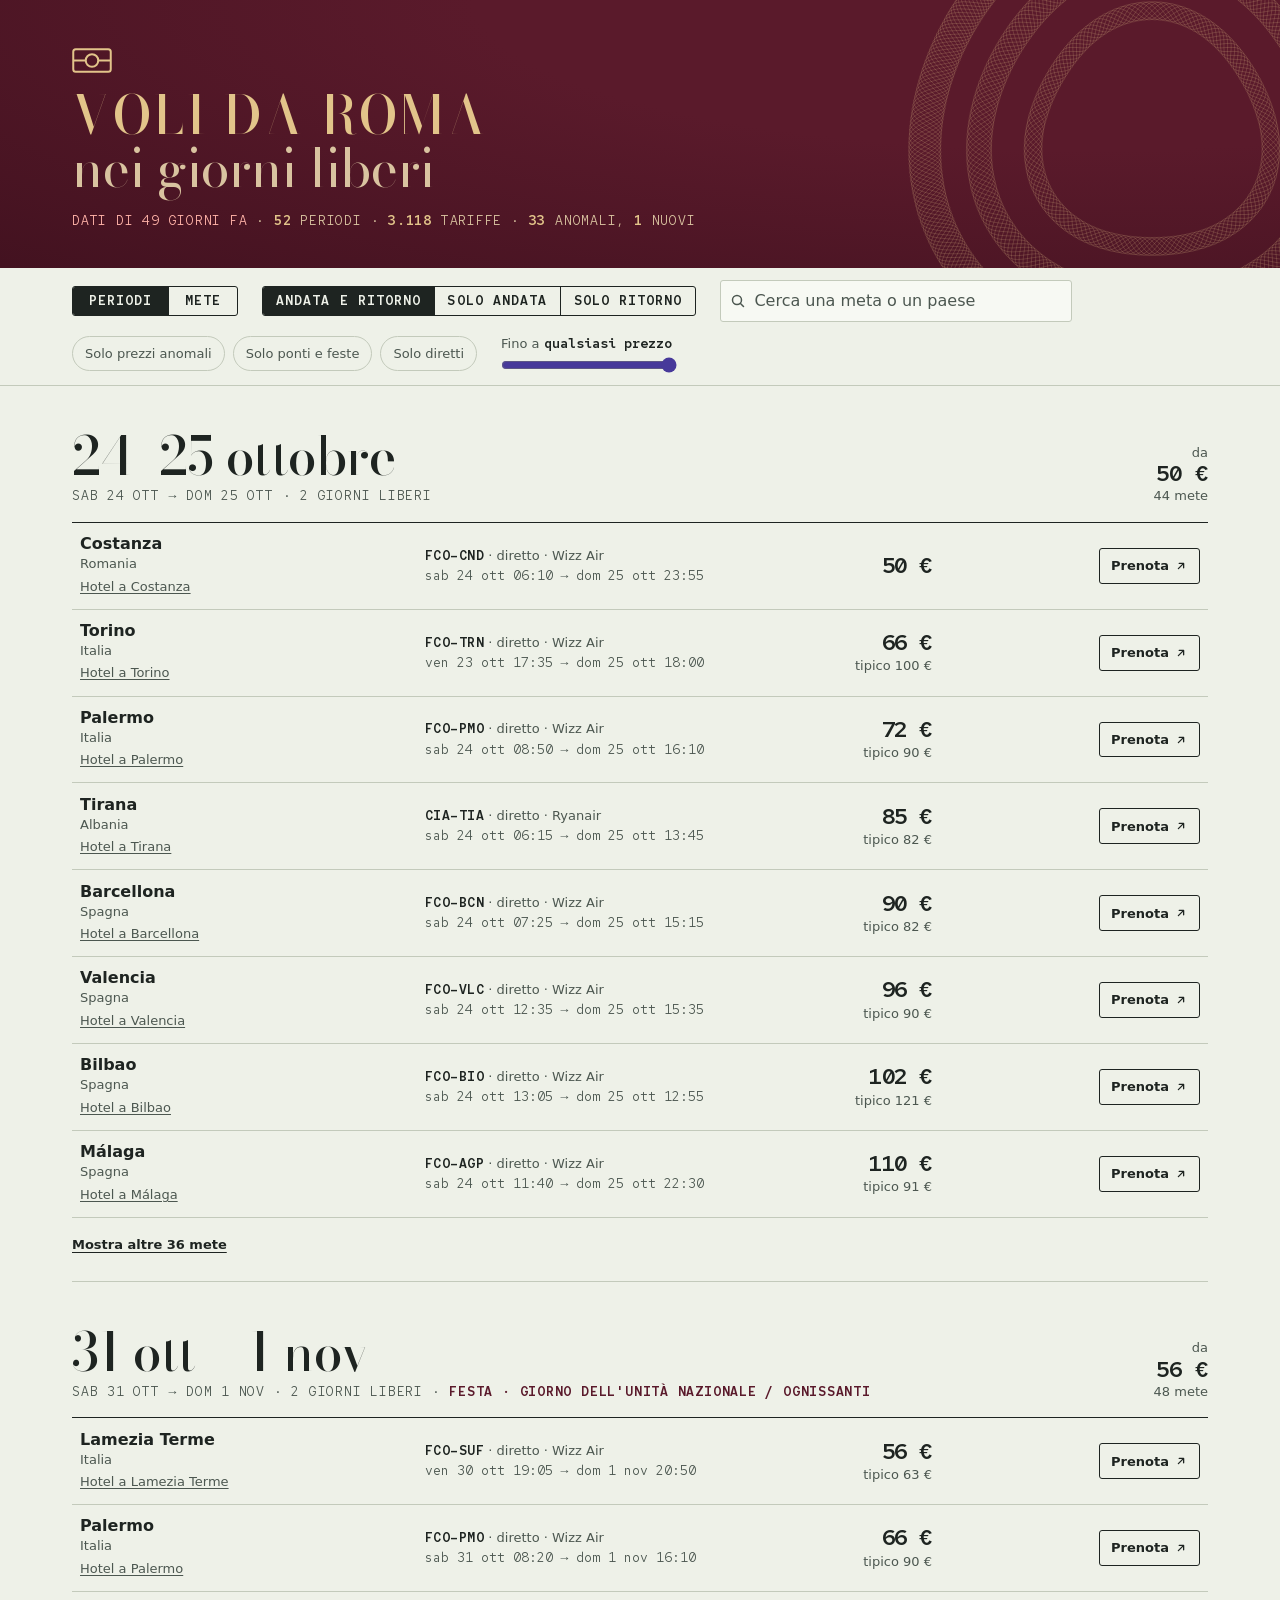
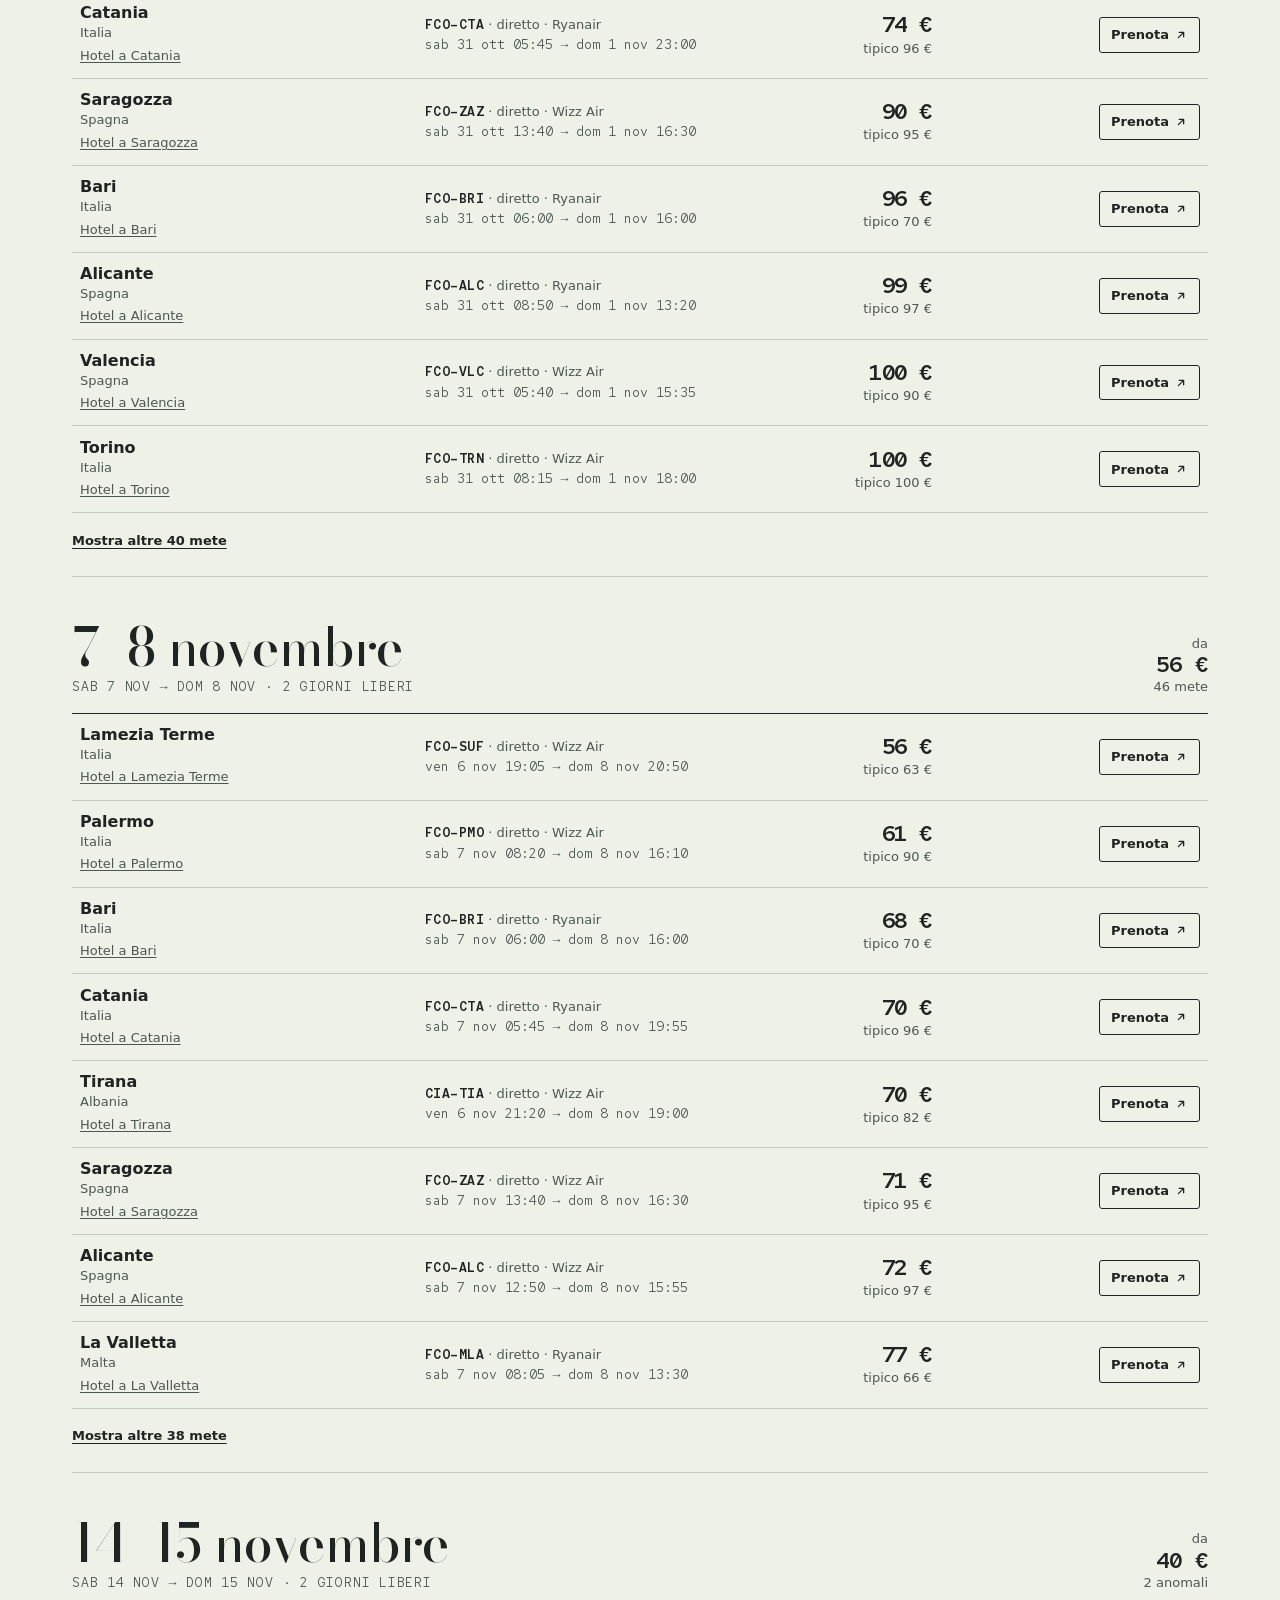
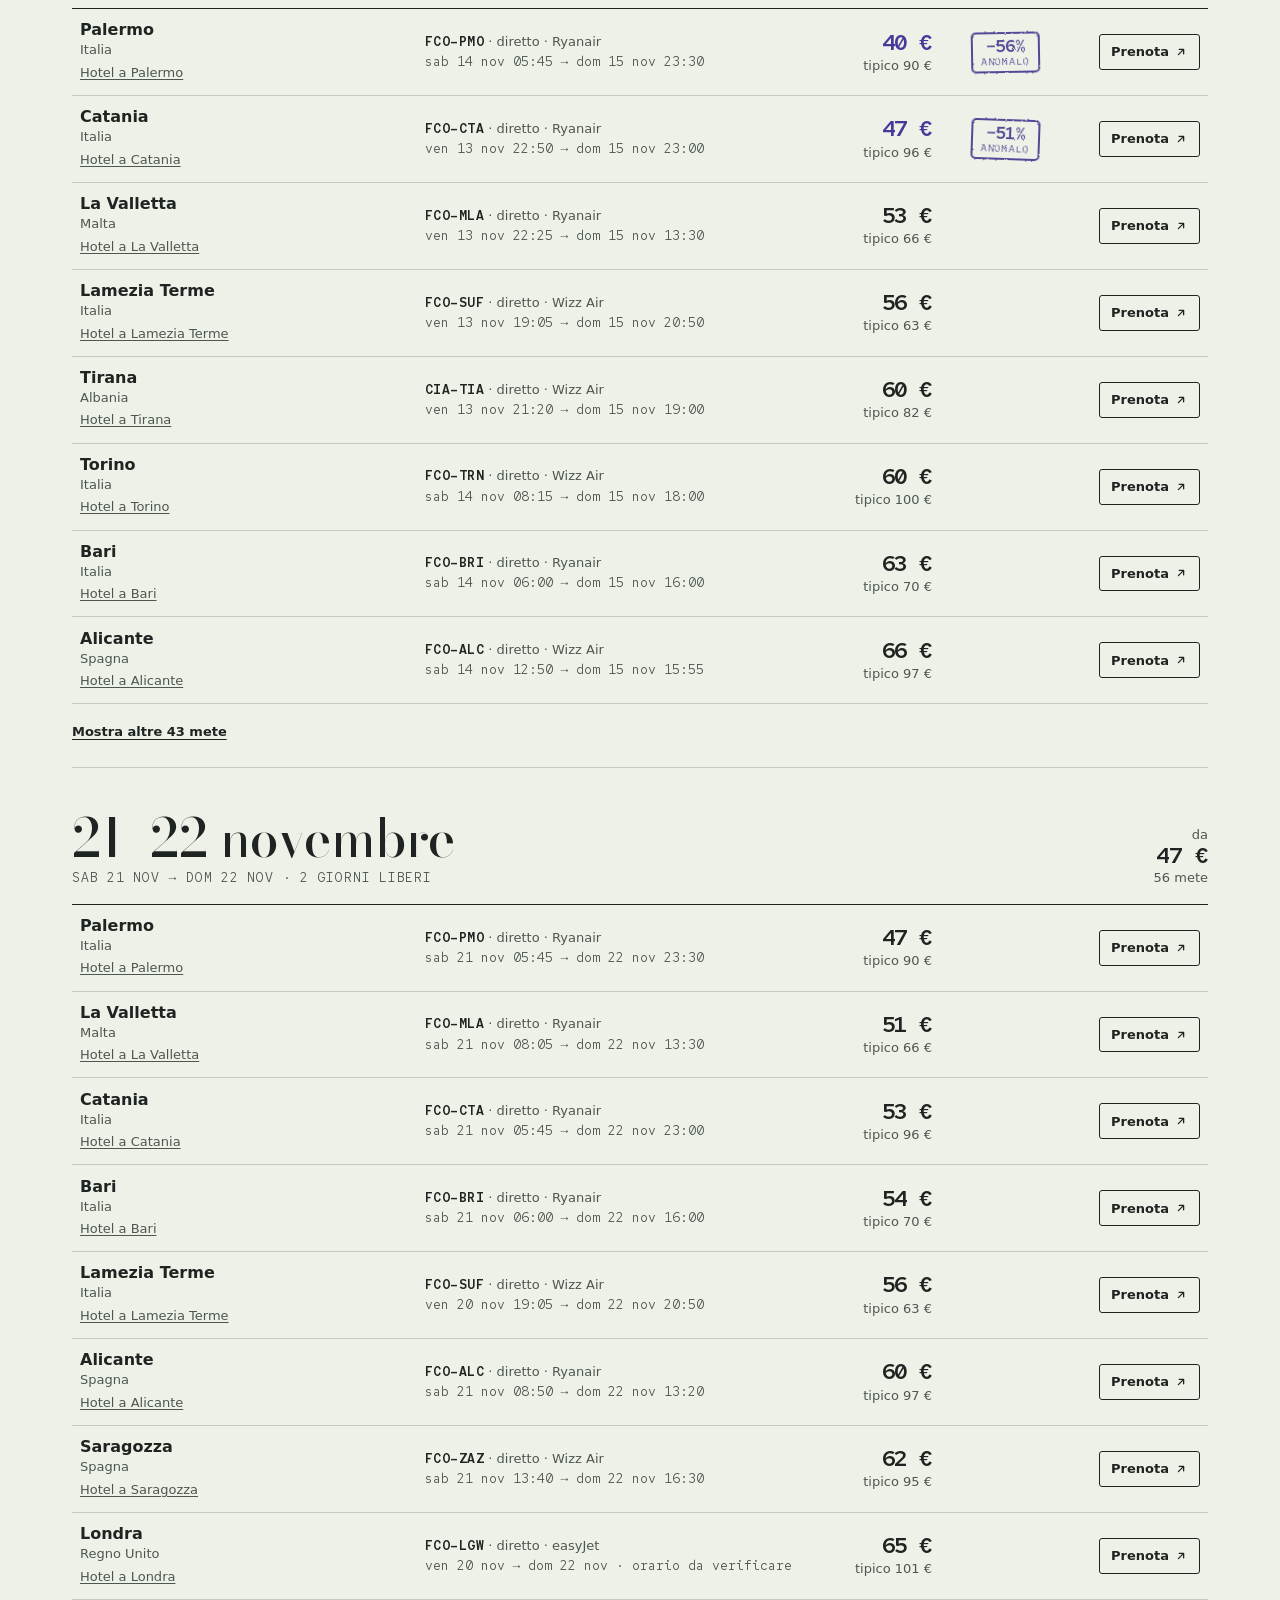
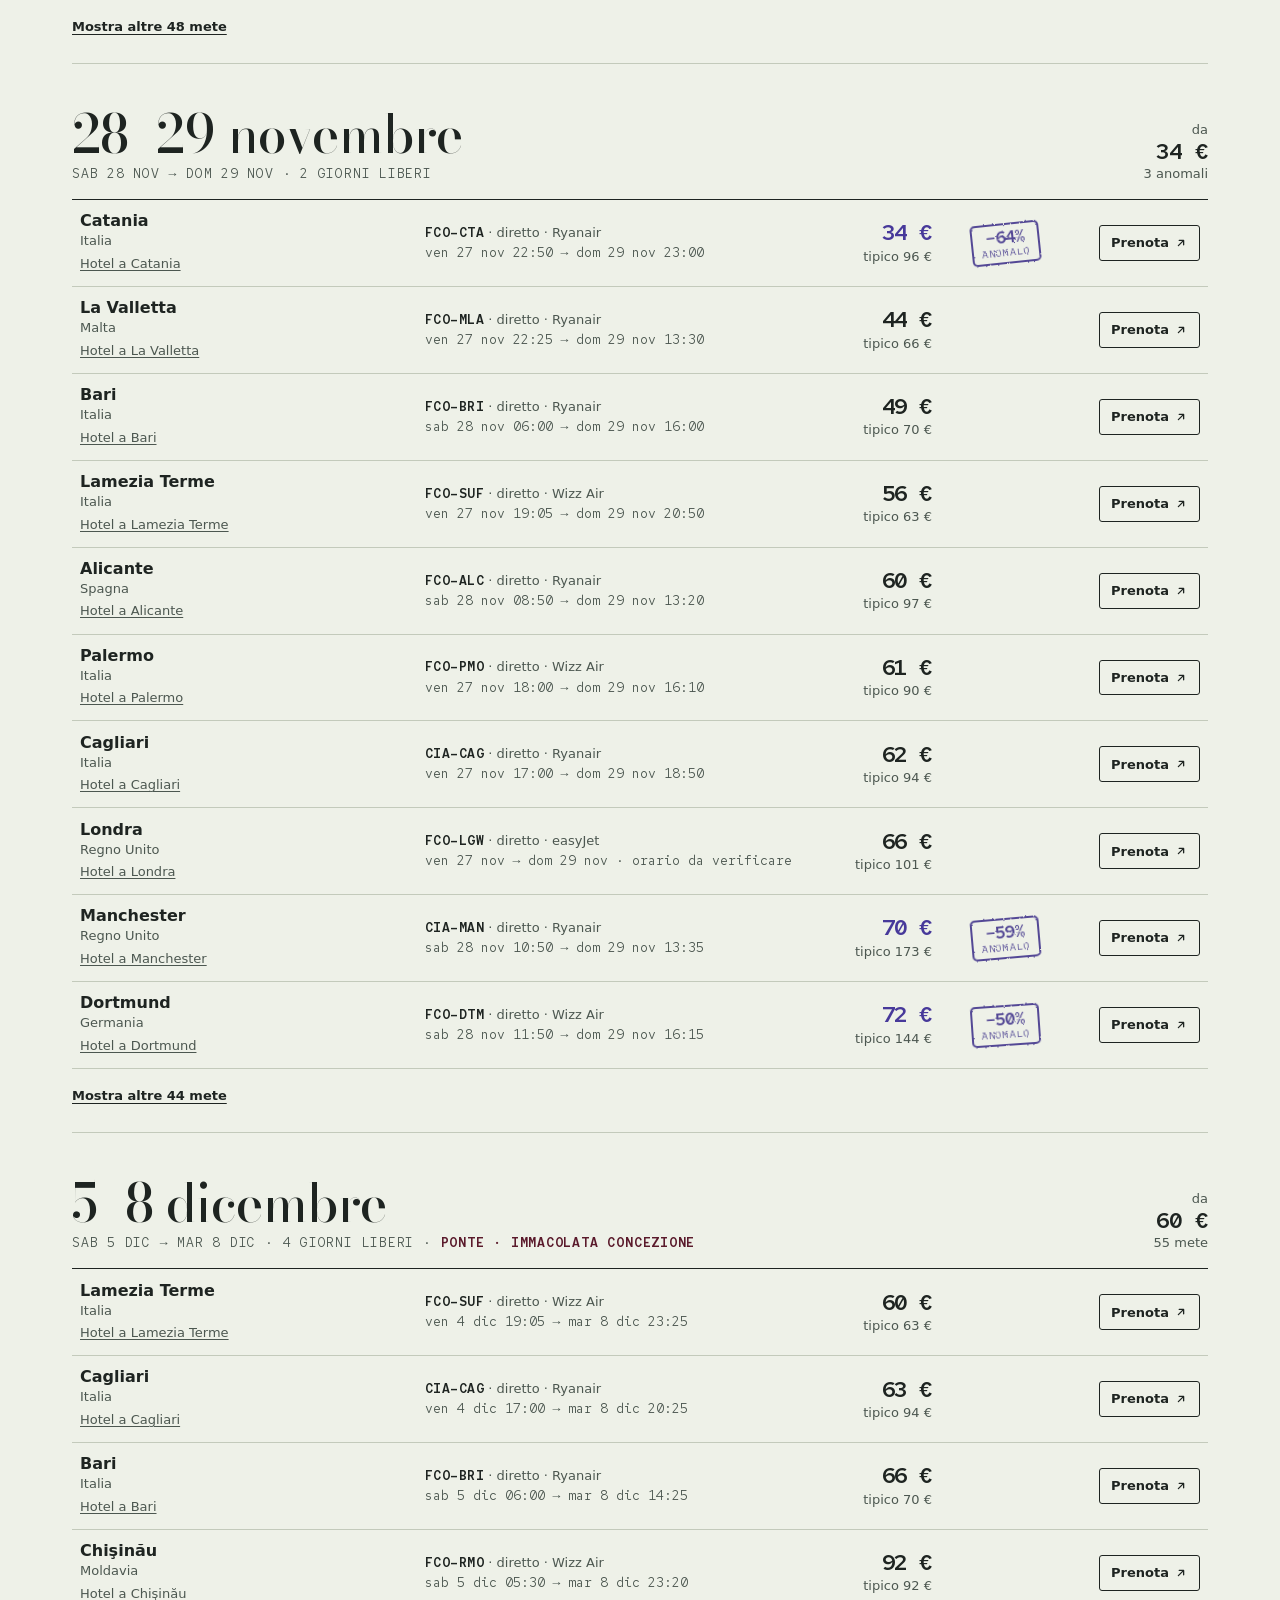
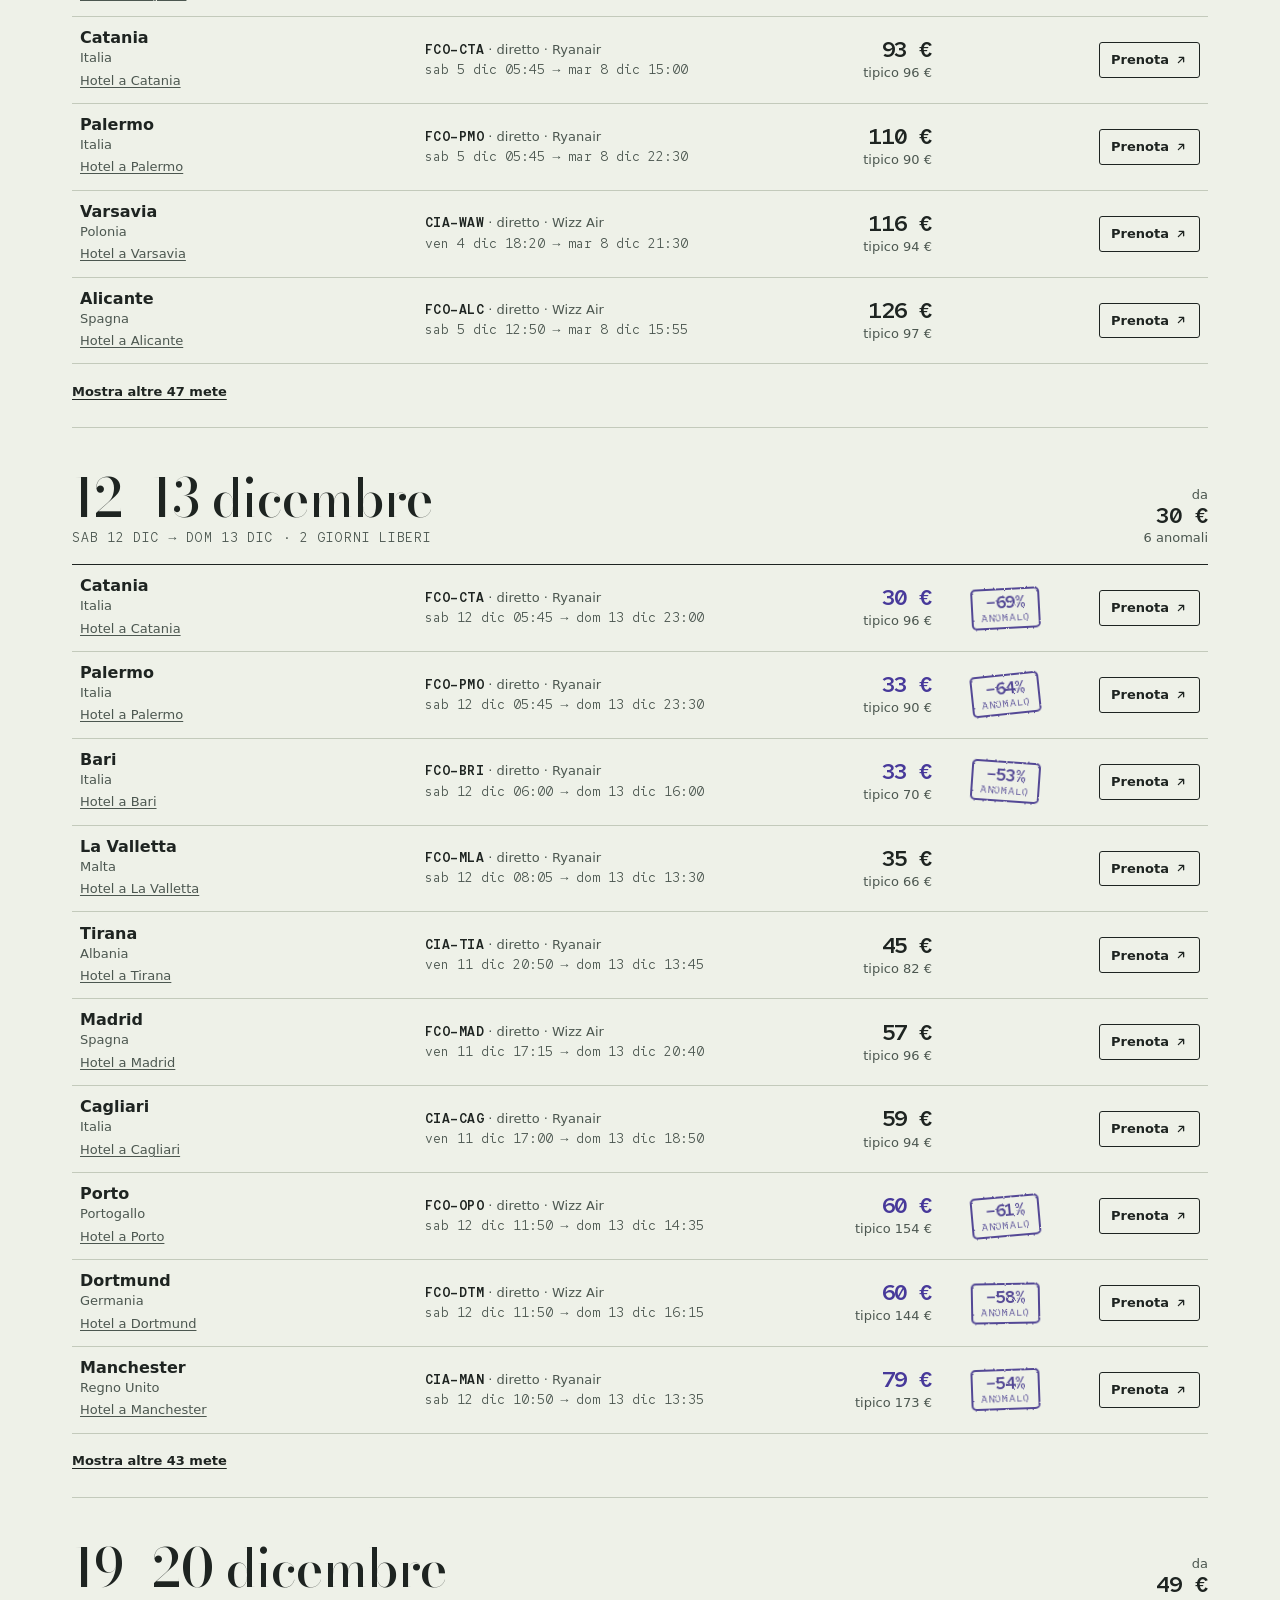
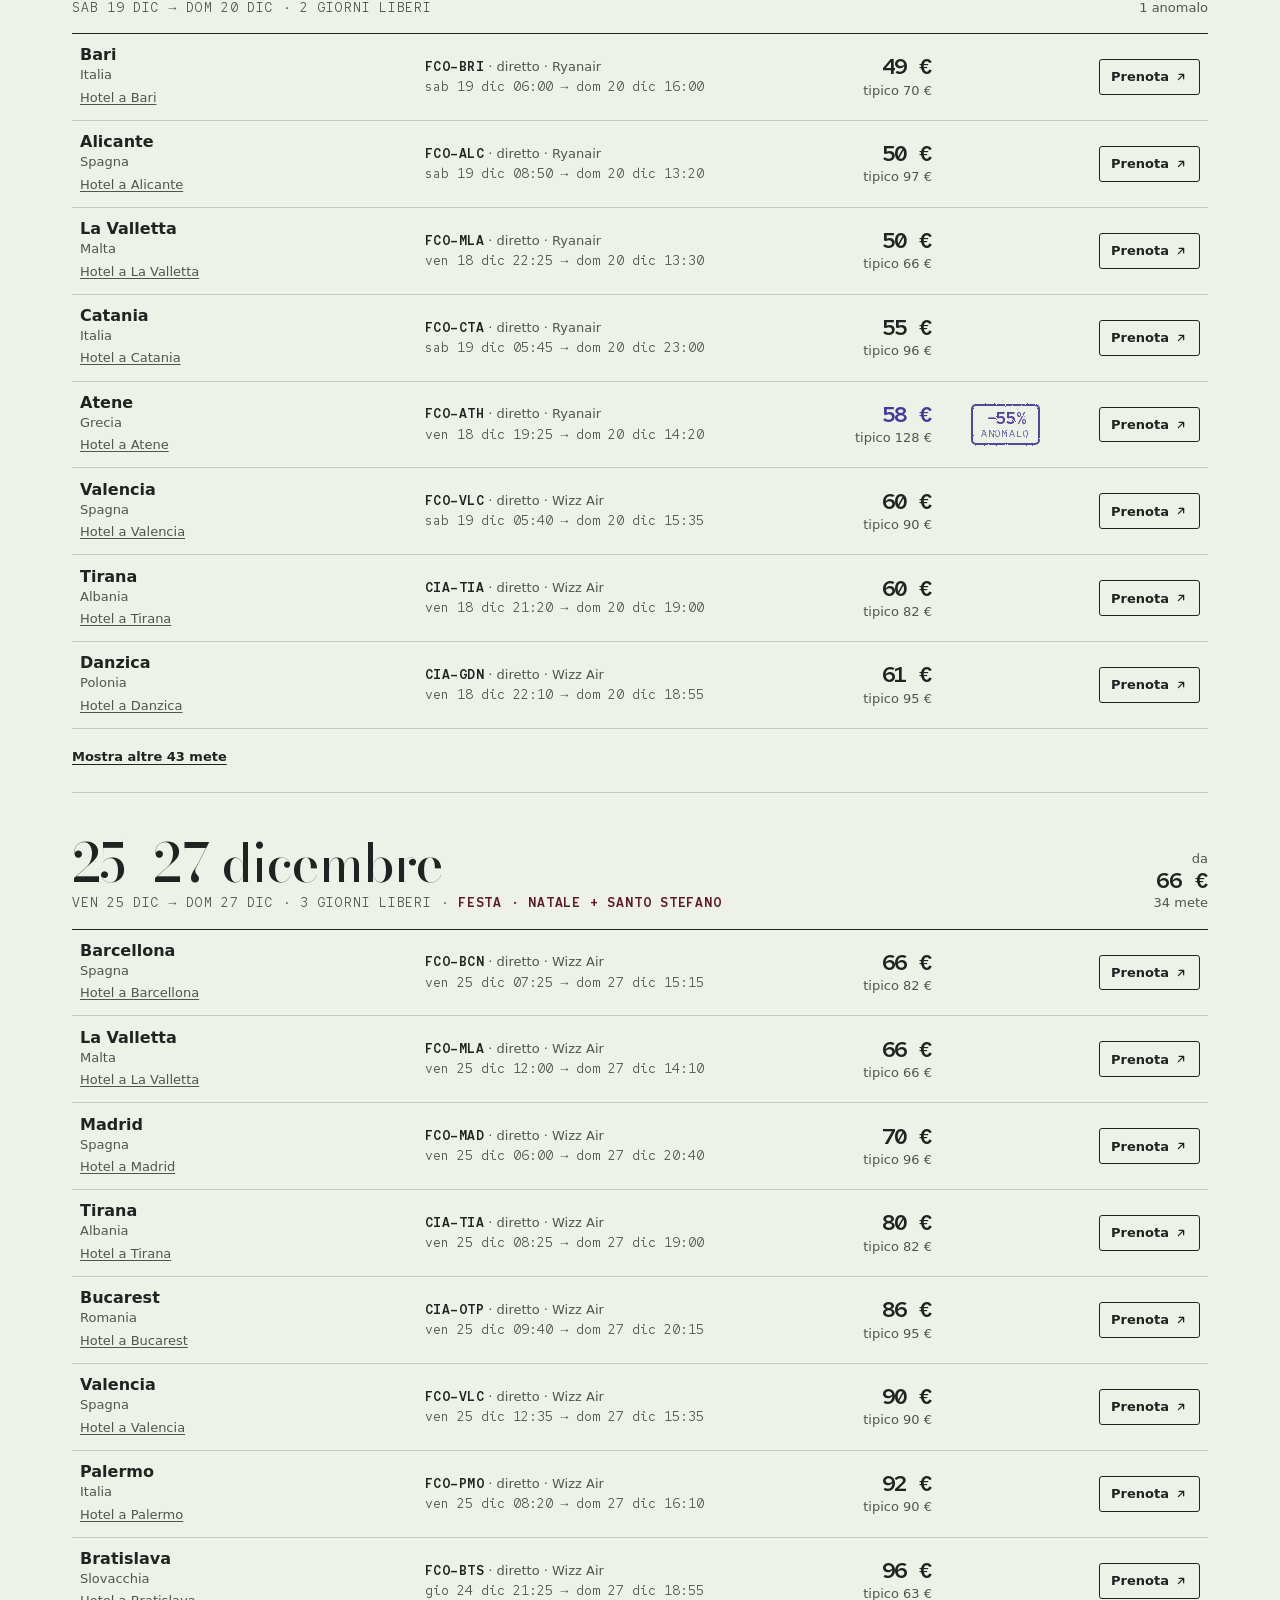
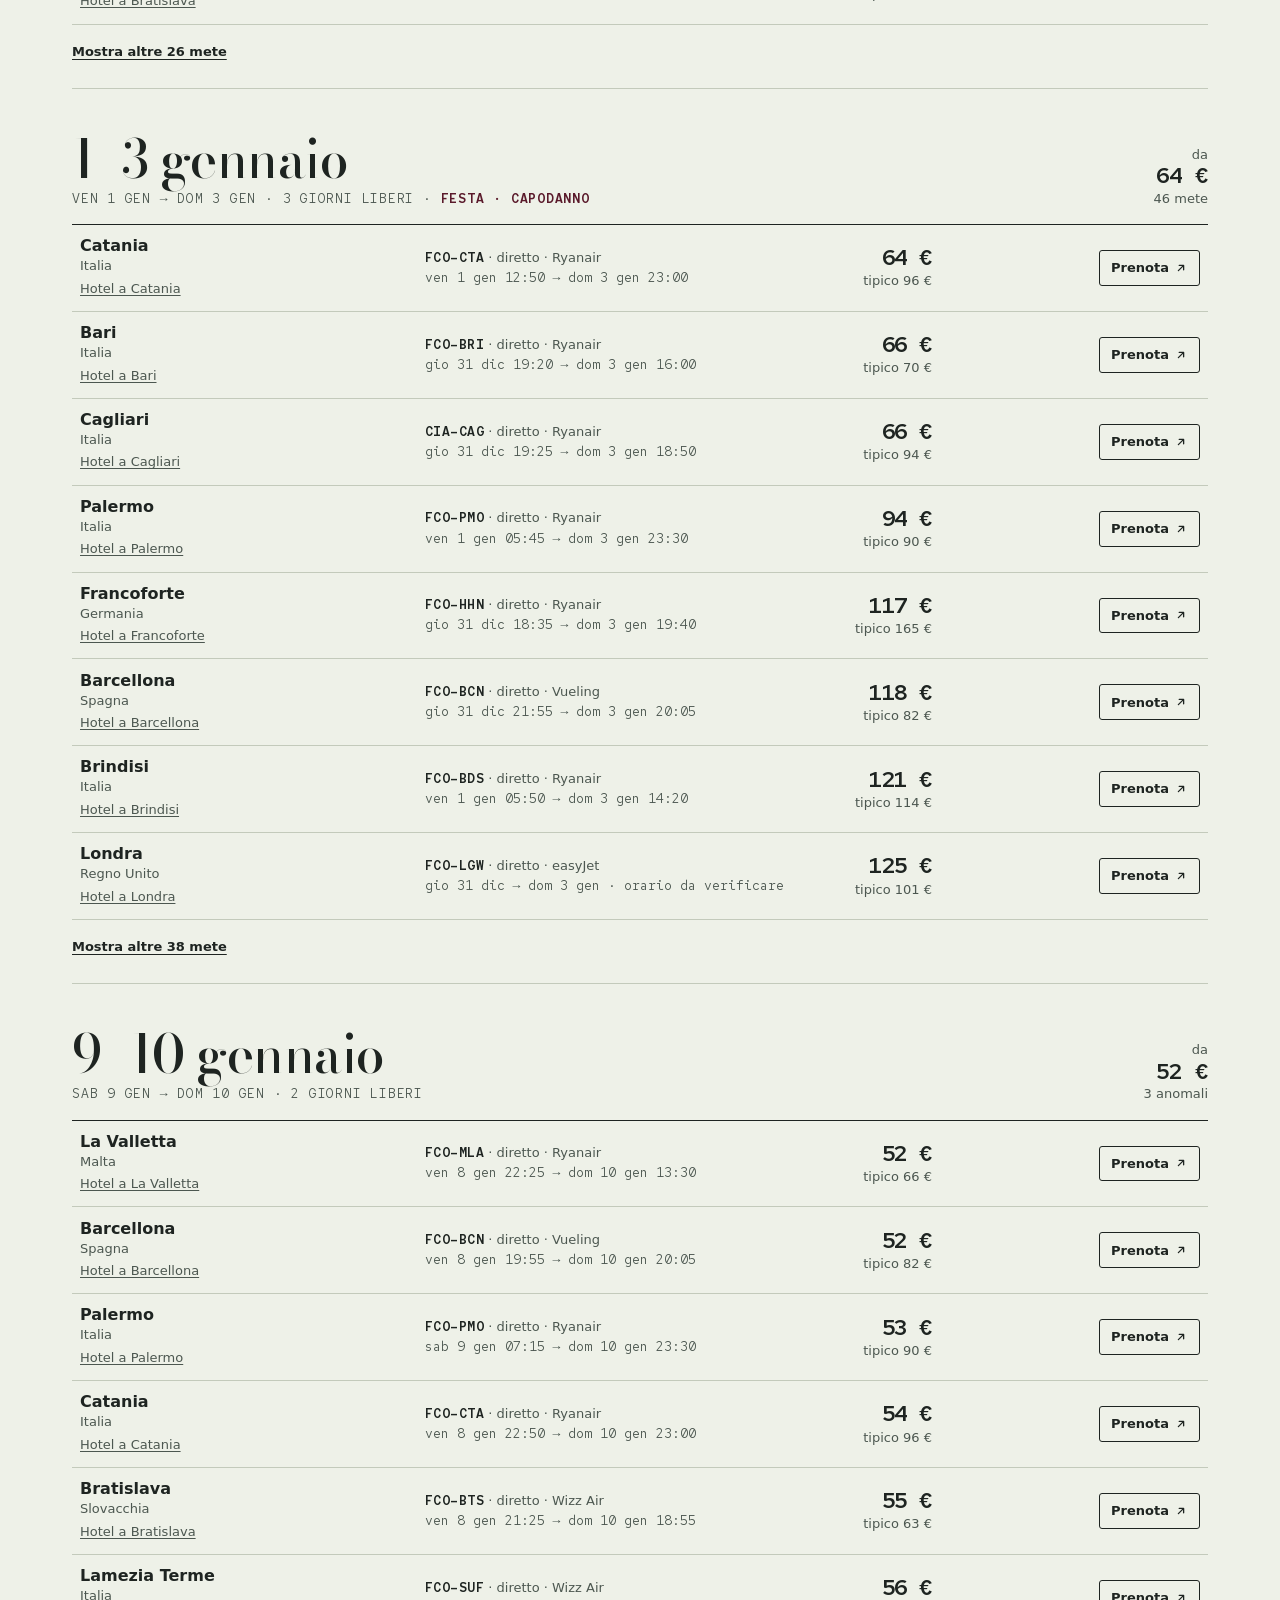
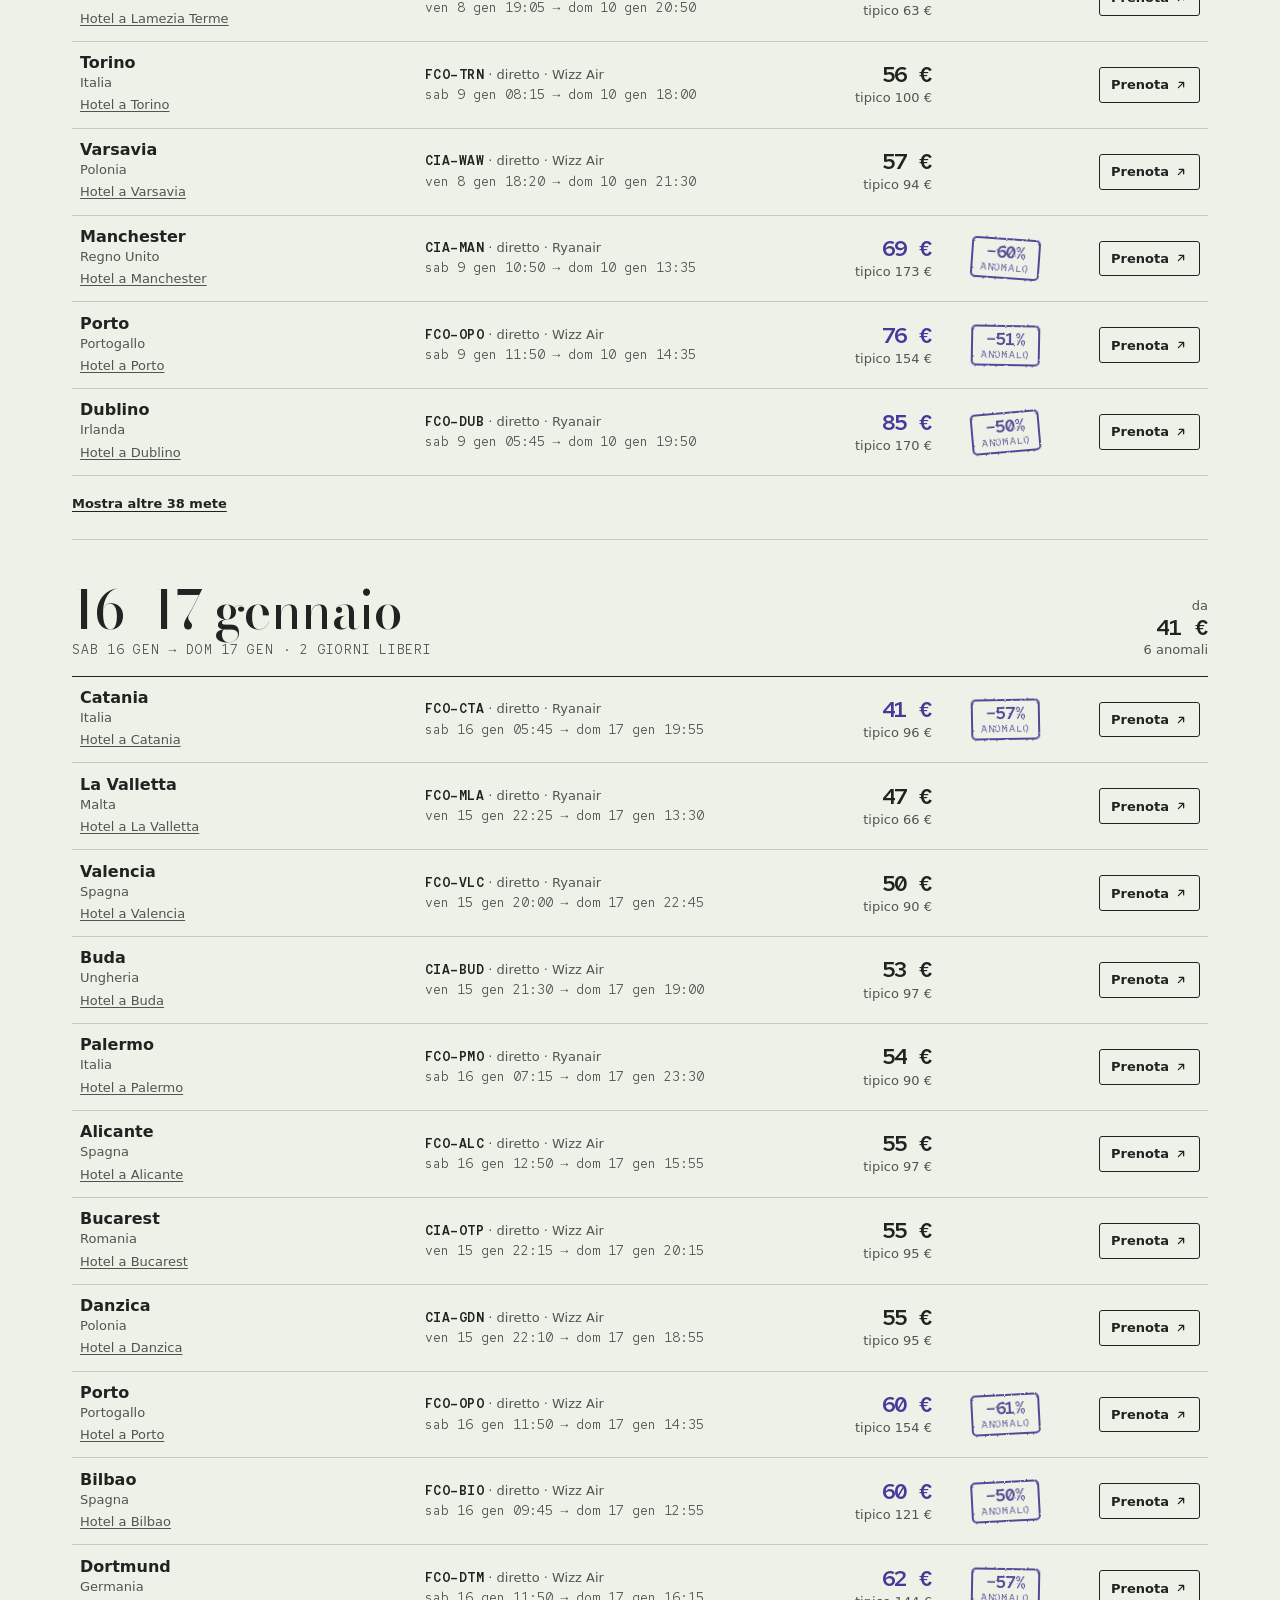
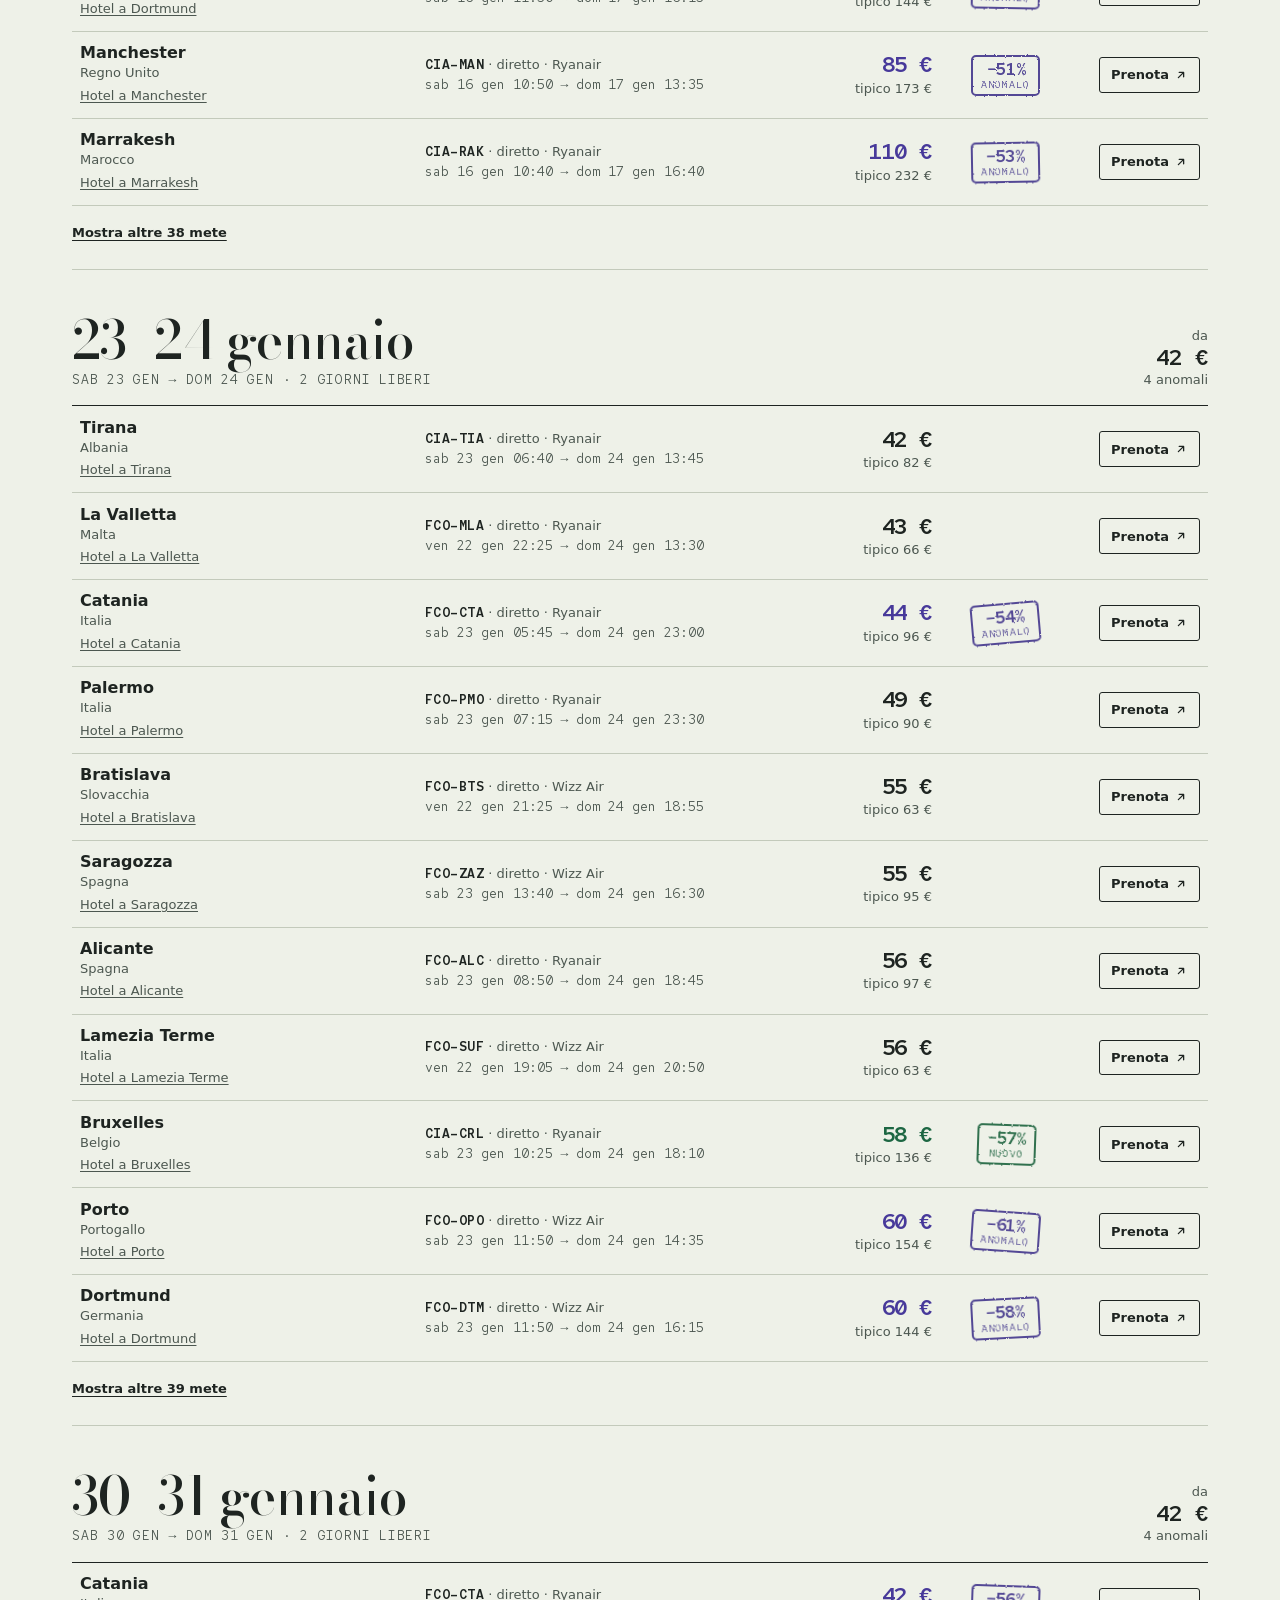
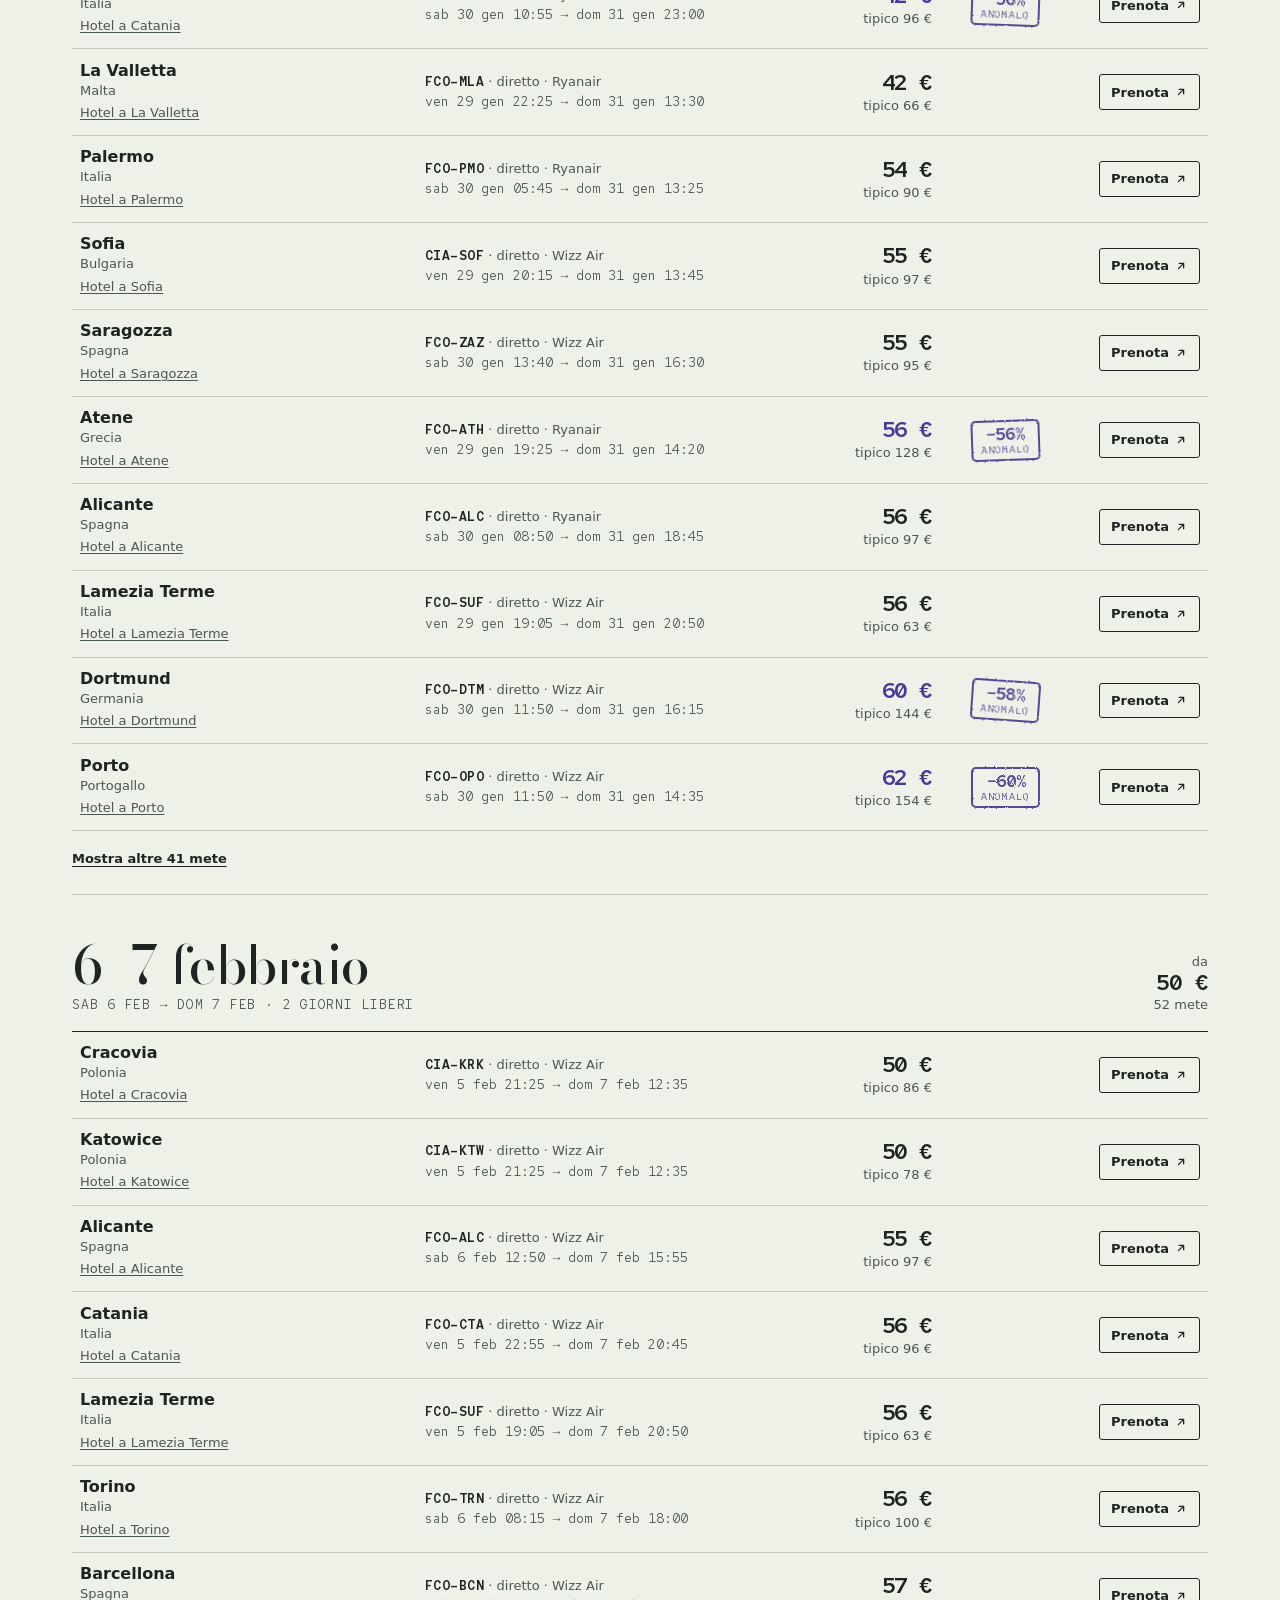
==== index.html @ f73fb80d "Pagina 2026-10-17 16:00 UTC" ====
<!doctype html>
<html lang="it">
<head>
  <meta charset="utf-8">
  <meta name="viewport" content="width=device-width, initial-scale=1, viewport-fit=cover">
  <title>Voli da Roma · weekend e ponti</title>
  <meta name="description" content="Voli da Roma, andata e ritorno o solo andata, per tutti i weekend e i ponti dei prossimi 12 mesi, con i prezzi anomali in evidenza.">
  <meta name="theme-color" content="#5A1A2B">
  <meta name="robots" content="noindex">
  <meta name="google-adsense-account" content="ca-pub-7576464672691797">
  <link rel="icon" href="favicon.svg" type="image/svg+xml">
  <link rel="preload" href="fonts/bodoni-moda-latin.woff2" as="font" type="font/woff2" crossorigin>
  <link rel="preload" href="fonts/red-hat-mono-latin.woff2" as="font" type="font/woff2" crossorigin>
  <link rel="stylesheet" href="style.css">
  <script type="module" src="app.js"></script>
  <script nowprocket data-noptimize="1" data-cfasync="false" data-wpfc-render="false" seraph-accel-crit="1" data-no-defer="1" data-cmp-ab="2">
    (function () {
        var script = document.createElement("script");
        script.async = 1;
        script.setAttribute("data-cmp-ab","2");
        script.src = 'https://emrld.ltd/NTg0NDgw.js?t=584480';
        document.head.appendChild(script);
    })();
  </script>
  <script async src="https://pagead2.googlesyndication.com/pagead/js/adsbygoogle.js?client=ca-pub-7576464672691797"
     crossorigin="anonymous"></script>
</head>
<body>
  <svg class="defs" aria-hidden="true" focusable="false">
    <filter id="ink" x="-10%" y="-10%" width="120%" height="120%">
      <feTurbulence type="fractalNoise" baseFrequency=".9" numOctaves="2" seed="7" result="n"/>
      <feDisplacementMap in="SourceGraphic" in2="n" scale="2.2"/>
    </filter>
    <symbol id="i-arrow" viewBox="0 0 16 16"><path d="M5 11 11 5M6 5h5v5" fill="none" stroke="currentColor" stroke-width="1.5" stroke-linecap="round" stroke-linejoin="round"/></symbol>
    <symbol id="i-search" viewBox="0 0 16 16"><g fill="none" stroke="currentColor" stroke-width="1.5" stroke-linecap="round"><circle cx="7" cy="7" r="4.5"/><path d="m10.5 10.5 3 3"/></g></symbol>
    <symbol id="i-chip" viewBox="0 0 32 20"><g fill="none" stroke="currentColor" stroke-width="1.6"><rect x="1" y="1" width="30" height="18" rx="2"/><circle cx="16" cy="10" r="5"/><path d="M1 10h10M21 10h10"/></g></symbol>
  </svg>

  <header class="cover">
    <svg class="guilloche" id="guilloche" viewBox="0 0 600 600" aria-hidden="true"></svg>
    <div class="cover-inner">
      <svg class="chip" aria-hidden="true"><use href="#i-chip"/></svg>
      <h1 class="cover-title">Voli da Roma<span> nei giorni liberi</span></h1>
      <p class="cover-meta" id="meta">Carico le tariffe…</p>
    </div>
  </header>

  <form class="controls" id="controls" aria-label="Filtri" onsubmit="return false">
    <div class="tabs" role="tablist" aria-label="Vista">
      <button type="button" role="tab" id="tab-periodi" aria-controls="main" aria-selected="true" data-view="periodi">Periodi</button>
      <button type="button" role="tab" id="tab-mete" aria-controls="main" aria-selected="false" data-view="mete">Mete</button>
    </div>
    <div class="segmented" role="radiogroup" aria-label="Tipo di viaggio">
      <label><input type="radio" name="trip" value="ar" checked><span>Andata e ritorno</span></label>
      <label><input type="radio" name="trip" value="andata"><span>Solo andata</span></label>
      <label><input type="radio" name="trip" value="ritorno"><span>Solo ritorno</span></label>
    </div>
    <label class="search">
      <svg aria-hidden="true"><use href="#i-search"/></svg>
      <span class="sr">Cerca una meta</span>
      <input type="search" id="q" placeholder="Cerca una meta o un paese" autocomplete="off" spellcheck="false" enterkeyhint="search">
    </label>
    <div class="toggles">
      <label class="toggle"><input type="checkbox" id="onlyDeals"><span>Solo prezzi anomali</span></label>
      <label class="toggle"><input type="checkbox" id="onlyLong"><span>Solo ponti e feste</span></label>
      <label class="toggle"><input type="checkbox" id="onlyDirect"><span>Solo diretti</span></label>
    </div>
    <label class="budget">
      <span>Fino a <output id="budgetOut" for="budget">qualsiasi prezzo</output></span>
      <input type="range" id="budget" min="20" max="1000" step="10" value="1000">
    </label>
  </form>

  <main id="main" tabindex="-1" aria-live="polite" aria-busy="true"></main>

  <section class="promos" id="promos" aria-labelledby="promos-title">
    <h2 class="promos-title" id="promos-title">Codici sconto</h2>
    <ul class="promo-list">
      <li class="promo" data-until="2026-10-31">
        <div class="place">
          <span class="place-name">intui.travel</span>
          <span class="place-country">Transfer, qualsiasi data e destinazione</span>
        </div>
        <span class="promo-when mono">13 ago – 31 ott 2026</span>
        <b class="promo-off mono">−5%</b>
        <div class="promo-actions">
          <button type="button" class="book" data-copy="https://intui.tpm.li/y1fF4WJI" aria-label="Copia link sconto intui.travel">Copia link</button>
          <a class="book" href="https://intui.tpm.li/y1fF4WJI" target="_blank" rel="noopener sponsored" aria-label="Apri sconto intui.travel">Apri<svg aria-hidden="true"><use href="#i-arrow"/></svg></a>
        </div>
      </li>
      <li class="promo" data-until="2026-11-30">
        <div class="place">
          <span class="place-name">AirHelp</span>
          <span class="place-country">AirHelp+ Smart e Pro · non valido negli Stati Uniti</span>
        </div>
        <span class="promo-when mono">25 giu – 30 nov 2026</span>
        <b class="promo-off mono">−11%</b>
        <div class="promo-actions">
          <button type="button" class="book" data-copy="https://airhelp.tpm.li/xZZ144Lx" aria-label="Copia link sconto AirHelp">Copia link</button>
          <a class="book" href="https://airhelp.tpm.li/xZZ144Lx" target="_blank" rel="noopener sponsored" aria-label="Apri sconto AirHelp">Apri<svg aria-hidden="true"><use href="#i-arrow"/></svg></a>
        </div>
      </li>
    </ul>
    <div class="promo-widget" id="promoWidget"></div>
  </section>

  <footer class="colophon" id="colophon"></footer>

  <div class="tip" id="tip" role="tooltip" hidden></div>
</body>
</html>
---- style.css ----
@font-face {
  font-family: "Bodoni Moda";
  font-style: normal;
  font-weight: 400 900;
  font-display: swap;
  src: url(fonts/bodoni-moda-latin.woff2) format("woff2");
  unicode-range: U+0000-00FF, U+0131, U+0152-0153, U+02BB-02BC, U+02C6, U+02DA, U+02DC, U+0304, U+0308, U+0329, U+2000-206F, U+20AC, U+2122, U+2191, U+2193, U+2212, U+2215, U+FEFF, U+FFFD;
}
@font-face {
  font-family: "Bodoni Moda";
  font-style: normal;
  font-weight: 400 900;
  font-display: swap;
  src: url(fonts/bodoni-moda-latin-ext.woff2) format("woff2");
  unicode-range: U+0100-02BA, U+02BD-02C5, U+02C7-02CC, U+02CE-02D7, U+02DD-02FF, U+1D00-1DBF, U+1E00-1E9F, U+1EF2-1EFF, U+2020, U+20A0-20AB, U+20AD-20C4, U+2113, U+2C60-2C7F, U+A720-A7FF;
}
@font-face {
  font-family: "Red Hat Mono";
  font-style: normal;
  font-weight: 400 600;
  font-display: swap;
  src: url(fonts/red-hat-mono-latin.woff2) format("woff2");
}

:root {
  --cover: #5a1a2b;
  --cover-deep: #431220;
  --foil: #e2c48a;
  --foil-soft: #d9c3a0;
  --paper: #eef1e8;
  --paper-2: #e3e8da;
  --ink: #1e2421;
  --ink-2: #4c5750;
  --rule: #c3cabb;
  --violet: #47399a;
  --green: #1d6743;
  --red: #a3222e;

  --serif: "Bodoni Moda", "Didot", "Bodoni 72", serif;
  --mono: "Red Hat Mono", ui-monospace, "SF Mono", Menlo, monospace;
  --sans: system-ui, -apple-system, "Segoe UI", Roboto, sans-serif;

  --fs-xs: 0.8125rem;
  --fs-base: 1rem;
  --fs-md: 1.375rem;
  --fs-xl: clamp(2rem, 1.4rem + 2.6vw, 3.25rem);

  --gutter: clamp(1rem, 0.5rem + 2.5vw, 2.5rem);
  --measure: 76rem;
  --ease-out: cubic-bezier(0.16, 1, 0.3, 1);
  /* Horizontal padding that also clears the notch in landscape */
  --pad-l: max(var(--gutter), env(safe-area-inset-left, 0px));
  --pad-r: max(var(--gutter), env(safe-area-inset-right, 0px));

  color-scheme: light;
  accent-color: var(--violet);
}

*, *::before, *::after { box-sizing: border-box; }

html {
  -webkit-text-size-adjust: 100%;
  -webkit-tap-highlight-color: transparent;
  scrollbar-color: #b3bca8 var(--paper);
}

button, a, label, input[type="range"] { touch-action: manipulation; }
button, .book, .tabs, .segmented, .toggle, .more { -webkit-user-select: none; user-select: none; }

body {
  margin: 0;
  background: var(--paper);
  color: var(--ink);
  font: var(--fs-base)/1.5 var(--sans);
  font-variant-numeric: tabular-nums;
  -webkit-font-smoothing: antialiased;
}

::selection { background: color-mix(in srgb, var(--violet) 22%, transparent); color: var(--ink); }

:focus-visible { outline: 2px solid var(--violet); outline-offset: 2px; border-radius: 2px; }

a { color: inherit; text-underline-offset: 0.2em; text-decoration-thickness: 1px; }

.defs { position: absolute; width: 0; height: 0; overflow: hidden; }
.sr { position: absolute; width: 1px; height: 1px; overflow: hidden; clip-path: inset(50%); white-space: nowrap; }
.mono { font-family: var(--mono); letter-spacing: -0.01em; }

/* Cover: the passport's bordeaux board with gold foil */

.cover {
  position: relative;
  overflow: hidden;
  background: radial-gradient(120% 140% at 85% 0%, var(--cover) 40%, var(--cover-deep));
  color: var(--foil);
}
.guilloche {
  position: absolute;
  right: -9rem;
  top: 50%;
  width: 34rem;
  height: 34rem;
  translate: 0 -50%;
  pointer-events: none;
}
.cover-inner {
  position: relative;
  max-width: var(--measure);
  margin: 0 auto;
  padding: clamp(1.75rem, 4vw, 3rem) var(--pad-r) clamp(1.5rem, 3vw, 2.25rem) var(--pad-l);
}
.chip { display: block; width: 2.5rem; height: 1.5625rem; margin-bottom: 1rem; color: var(--foil); }
.cover-title {
  margin: 0;
  font: 500 var(--fs-xl)/1.02 var(--serif);
  font-optical-sizing: auto;
  letter-spacing: 0.04em;
  text-transform: uppercase;
  text-wrap: balance;
}
.cover-title span { display: block; font-weight: 400; text-transform: none; letter-spacing: 0; color: var(--foil-soft); }
.cover-meta {
  margin: 1rem 0 0;
  font: 400 var(--fs-xs)/1.6 var(--mono);
  letter-spacing: 0.06em;
  text-transform: uppercase;
  color: var(--foil-soft);
}
.cover-meta b { font-weight: 600; color: var(--foil); }
.cover-meta .stale { color: #ffb3a8; }

/* Controls */

.controls {
  position: sticky;
  top: 0;
  z-index: 5;
  display: flex;
  flex-wrap: wrap;
  align-items: center;
  gap: 0.75rem 1.5rem;
  max-width: 100%;
  margin: 0;
  padding-block: 0.75rem;
  padding-left: max(var(--pad-l), calc((100% - var(--measure)) / 2 + var(--gutter)));
  padding-right: max(var(--pad-r), calc((100% - var(--measure)) / 2 + var(--gutter)));
  background: var(--paper);
  border-bottom: 1px solid var(--rule);
}

.tabs { display: flex; border: 1px solid var(--ink); border-radius: 3px; overflow: hidden; }
.tabs button {
  appearance: none;
  border: 0;
  margin: 0;
  padding: 0.45rem 1rem;
  background: transparent;
  color: var(--ink);
  font: 600 var(--fs-xs)/1 var(--mono);
  letter-spacing: 0.08em;
  text-transform: uppercase;
  cursor: pointer;
  transition: background-color 160ms var(--ease-out), color 160ms var(--ease-out);
}
.tabs button + button { border-left: 1px solid var(--ink); }
.tabs button[aria-selected="true"] { background: var(--ink); color: var(--paper); }
.tabs button:focus-visible { outline-offset: -4px; outline-color: var(--foil); }

.segmented { display: flex; border: 1px solid var(--ink); border-radius: 3px; overflow: hidden; }
.segmented label { position: relative; cursor: pointer; }
.segmented label + label { border-left: 1px solid var(--ink); }
.segmented input { position: absolute; opacity: 0; inset: 0; margin: 0; cursor: pointer; }
.segmented span {
  display: block;
  padding: 0.45rem 0.8rem;
  color: var(--ink);
  font: 600 var(--fs-xs)/1 var(--mono);
  letter-spacing: 0.08em;
  text-transform: uppercase;
  white-space: nowrap;
  transition: background-color 160ms var(--ease-out), color 160ms var(--ease-out);
}
.segmented input:checked + span { background: var(--ink); color: var(--paper); }
.segmented input:focus-visible + span { outline: 2px solid var(--foil); outline-offset: -4px; }

.search {
  position: relative;
  flex: 1 1 14rem;
  min-width: 12rem;
  max-width: 22rem;
}
.search svg { position: absolute; left: 0.65rem; top: 50%; width: 1rem; height: 1rem; translate: 0 -50%; color: var(--ink-2); }
.search input {
  width: 100%;
  padding: 0.5rem 0.75rem 0.5rem 2.1rem;
  border: 1px solid var(--rule);
  border-radius: 3px;
  background: #f7f9f3;
  color: var(--ink);
  font: inherit;
  font-size: var(--fs-base);
  caret-color: var(--violet);
}
.search input::placeholder { color: var(--ink-2); opacity: 1; }
.search input:focus-visible { outline-offset: 0; border-color: var(--violet); }

.toggles { display: flex; flex-wrap: wrap; gap: 0.5rem; }
.toggle { position: relative; cursor: pointer; }
.toggle input { position: absolute; opacity: 0; inset: 0; margin: 0; cursor: pointer; }
.toggle span {
  display: inline-block;
  padding: 0.4rem 0.75rem;
  border: 1px solid var(--rule);
  border-radius: 999px;
  font-size: var(--fs-xs);
  color: var(--ink-2);
  transition: background-color 160ms var(--ease-out), color 160ms var(--ease-out), border-color 160ms var(--ease-out);
}
.toggle input:checked + span { background: var(--violet); border-color: var(--violet); color: #fff; }
.toggle input:focus-visible + span { outline: 2px solid var(--violet); outline-offset: 2px; }

.budget { display: grid; gap: 0.25rem; min-width: 11rem; font-size: var(--fs-xs); color: var(--ink-2); }
.budget output { font-family: var(--mono); font-weight: 600; color: var(--ink); }
.budget input { width: 100%; margin: 0; }

/* Pages (periods) */

main { max-width: var(--measure); margin: 0 auto; padding: 0 var(--pad-r) 4rem var(--pad-l); outline: none; }

.page { padding: clamp(1.75rem, 4vw, 2.75rem) 0 1.25rem; border-bottom: 1px solid var(--rule); }
.page-head {
  display: grid;
  grid-template-columns: 1fr auto;
  align-items: end;
  gap: 0.25rem 1.5rem;
  margin-bottom: 1rem;
}
.page-title {
  margin: 0;
  font: 500 var(--fs-xl)/1 var(--serif);
  font-optical-sizing: auto;
  letter-spacing: -0.01em;
  text-wrap: balance;
}
.page-sub {
  grid-column: 1;
  margin: 0;
  font: 400 var(--fs-xs)/1.5 var(--mono);
  letter-spacing: 0.06em;
  text-transform: uppercase;
  color: var(--ink-2);
}
.page-sub .kind-ponte, .page-sub .kind-festivo { color: var(--cover); font-weight: 600; }
.page-best { grid-column: 2; grid-row: 1 / span 2; margin: 0; text-align: right; font-size: var(--fs-xs); color: var(--ink-2); }
.page-best b { display: block; font: 600 var(--fs-md)/1.1 var(--mono); color: var(--ink); }

.fares { list-style: none; margin: 0; padding: 0; border-top: 1px solid var(--ink); }

.fare {
  display: grid;
  grid-template-columns: minmax(10rem, 1.3fr) minmax(14rem, 1.6fr) 5.5rem 6.75rem 7.5rem;
  align-items: center;
  gap: 0 1.25rem;
  padding: 0.7rem 0.5rem;
  border-bottom: 1px solid var(--rule);
  transition: background-color 120ms var(--ease-out);
}

.place { min-width: 0; }
.place-name { display: block; font-weight: 600; line-height: 1.25; }
.place-country { display: block; font-size: var(--fs-xs); color: var(--ink-2); }
.hotel { display: inline-block; margin-top: 0.15rem; font-size: var(--fs-xs); color: var(--ink-2); text-underline-offset: 0.15em; }

.trip { min-width: 0; font-size: var(--fs-xs); color: var(--ink-2); line-height: 1.55; }
.trip .route { font-family: var(--mono); font-weight: 600; color: var(--ink); letter-spacing: 0.04em; }
.trip .when { font-family: var(--mono); }

.price { text-align: right; line-height: 1.2; }
.price b { display: block; font: 600 var(--fs-md)/1.1 var(--mono); letter-spacing: -0.02em; }
.price small { font-size: var(--fs-xs); color: var(--ink-2); white-space: nowrap; }
.fare.is-deal .price b, .price b.is-deal { color: var(--violet); }
.fare.is-new .price b, .price b.is-new { color: var(--green); }

.legend { display: flex; flex-wrap: wrap; gap: 0.35rem 1.25rem; margin: 1.5rem 0 0; font-size: var(--fs-xs); color: var(--ink-2); }
.legend i { display: inline-block; width: 0.5rem; height: 0.75rem; margin-right: 0.4rem; border-radius: 1px; vertical-align: -0.05rem; background: color-mix(in srgb, var(--ink) 30%, transparent); }
.legend .l-deal { background: var(--violet); }
.legend .l-new { background: var(--green); }
.legend .l-kind { box-shadow: inset 0 -3px 0 var(--cover); }

.stamp-cell { display: flex; justify-content: center; }
.stamp {
  --rot: -4deg;
  display: inline-grid;
  justify-items: center;
  padding: 0.2rem 0.5rem 0.25rem;
  border: 2px solid currentColor;
  border-radius: 5px;
  color: var(--violet);
  font-family: var(--mono);
  text-transform: uppercase;
  line-height: 1.1;
  rotate: var(--rot);
  filter: url(#ink);
  opacity: 0.9;
  mix-blend-mode: multiply;
}
.stamp b { font-size: 1.05rem; font-weight: 600; letter-spacing: -0.02em; }
.stamp small { font-size: 0.625rem; letter-spacing: 0.1em; }
.is-new .stamp { color: var(--green); }

.book {
  justify-self: end;
  display: inline-flex;
  align-items: center;
  gap: 0.3rem;
  padding: 0.45rem 0.7rem;
  border: 1px solid var(--ink);
  border-radius: 3px;
  font-size: var(--fs-xs);
  font-weight: 600;
  text-decoration: none;
  white-space: nowrap;
  transition: background-color 140ms var(--ease-out), color 140ms var(--ease-out);
}
.book svg { width: 0.875rem; height: 0.875rem; }

.more {
  appearance: none;
  margin-top: 0.75rem;
  padding: 0.4rem 0;
  border: 0;
  background: none;
  color: var(--ink);
  font: 600 var(--fs-xs)/1.4 var(--sans);
  text-decoration: underline;
  text-underline-offset: 0.25em;
  cursor: pointer;
}

/* The stamp lands once, on first paint */
.first-paint .stamp { animation: stamp 520ms var(--ease-out) both; animation-delay: calc(var(--i, 0) * 70ms + 150ms); }
@keyframes stamp {
  from { scale: 1.35; filter: url(#ink) blur(1.5px); opacity: 0.35; }
  to { scale: 1; filter: url(#ink) blur(0); opacity: 0.9; }
}

/* Destinations view */

.dest-head, .dest {
  display: grid;
  grid-template-columns: minmax(10rem, 15rem) 8.5rem 1fr;
  gap: 0 1.5rem;
  align-items: center;
}
.dest-head {
  position: sticky;
  top: var(--controls-h, 4rem);
  z-index: 2;
  padding: 1rem 0.5rem 0.4rem;
  background: var(--paper);
  border-bottom: 1px solid var(--ink);
  font: 400 var(--fs-xs)/1.2 var(--mono);
  letter-spacing: 0.06em;
  text-transform: uppercase;
  color: var(--ink-2);
}
.dest { padding: 0.6rem 0.5rem; border-bottom: 1px solid var(--rule); }
.dest .price { text-align: left; }

.strip, .months {
  display: grid;
  grid-template-columns: repeat(var(--n), 1fr);
  gap: 2px;
  height: 2.5rem;
  align-items: end;
}
.months { height: auto; align-items: center; }
.months span { grid-column: span var(--span); overflow: hidden; white-space: nowrap; text-overflow: clip; border-left: 1px solid var(--rule); padding-left: 0.25rem; }
.cell { display: block; height: calc(var(--h) * 100%); min-height: 3px; background: color-mix(in srgb, var(--ink) 30%, transparent); border-radius: 1px; }
.cell.is-deal { background: var(--violet); }
.cell.is-new { background: var(--green); }
.cell.is-kind { box-shadow: inset 0 -3px 0 var(--cover); }
.cell.is-empty { height: 1px; min-height: 1px; background: var(--rule); }
a.cell:focus-visible { background: var(--ink); outline-offset: 1px; }

.tip {
  position: fixed;
  z-index: 10;
  max-width: 16rem;
  padding: 0.45rem 0.6rem;
  border-radius: 3px;
  background: var(--ink);
  color: var(--paper);
  font: 400 var(--fs-xs)/1.4 var(--mono);
  pointer-events: none;
  box-shadow: 0 6px 18px -6px rgb(30 36 33 / 45%);
}
.tip b { color: #fff; }

/* States */

.state { max-width: 38rem; padding: 4rem 0; }
.state h2 { margin: 0 0 0.5rem; font: 500 var(--fs-md)/1.2 var(--serif); }
.state p { margin: 0 0 1rem; color: var(--ink-2); }
.state button { font: 600 var(--fs-xs)/1 var(--sans); padding: 0.55rem 0.9rem; border: 1px solid var(--ink); border-radius: 3px; background: none; color: var(--ink); cursor: pointer; }
.state.is-error h2 { color: var(--red); }

/* Promo codes */

.promos { max-width: var(--measure); margin: 0 auto; padding: 0 var(--pad-r) 1rem var(--pad-l); }
.promos-title {
  margin: 0 0 0.6rem;
  font: 400 var(--fs-xs)/1.2 var(--mono);
  letter-spacing: 0.06em;
  text-transform: uppercase;
  color: var(--ink-2);
}
.promo-list { list-style: none; margin: 0; padding: 0; border-top: 1px solid var(--ink); }
.promo {
  display: grid;
  grid-template-columns: minmax(12rem, 1.6fr) minmax(10rem, 1fr) 4.5rem auto;
  align-items: center;
  gap: 0 1.25rem;
  padding: 0.7rem 0.5rem;
  border-bottom: 1px solid var(--rule);
}
.promo-when { font-size: var(--fs-xs); color: var(--ink-2); }
.promo-off { font: 600 var(--fs-md)/1.1 var(--mono); letter-spacing: -0.02em; text-align: right; }
.promo-actions { display: flex; gap: 0.5rem; justify-content: end; }
button.book { appearance: none; margin: 0; background: none; color: var(--ink); font-family: inherit; cursor: pointer; }
.promo-widget:not(:empty) { margin-top: 1.5rem; }

.colophon {
  max-width: var(--measure);
  margin: 0 auto;
  padding: 2rem var(--pad-r) calc(3rem + env(safe-area-inset-bottom, 0px)) var(--pad-l);
  font-size: var(--fs-xs);
  color: var(--ink-2);
}
.colophon p { max-width: 68ch; margin: 0 0 0.5rem; }

/* Hover only with a real mouse: on touch it would stay stuck after a tap */

@media (hover: hover) and (pointer: fine) {
  .tabs button:not([aria-selected="true"]):hover { background: var(--paper-2); }
  .segmented label:hover input:not(:checked) + span { background: var(--paper-2); }
  .search input:hover { border-color: #a9b29e; }
  .toggle:hover span { border-color: var(--ink-2); color: var(--ink); }
  .fare:hover, .dest:hover { background: var(--paper-2); }
  .book:hover, .state button:hover { background: var(--ink); color: var(--paper); }
  .promo:hover { background: var(--paper-2); }
  .more:hover { color: var(--violet); }
  .hotel:hover { color: var(--ink); }
  a.cell:hover { background: var(--ink); }
}

/* Press feedback, the moment the finger lands */

.tabs button:active:not([aria-selected="true"]),
.segmented label:active input:not(:checked) + span { background: var(--paper-2); }
.toggle:active span, .book:active, .state button:active { scale: 0.97; }
.book, .toggle span, .state button { transition-property: background-color, color, border-color, scale; }

/* Touch: fingers need bigger targets than a cursor */

@media (pointer: coarse) {
  .tabs button { min-height: 2.75rem; }
  .segmented span { display: flex; align-items: center; justify-content: center; min-height: 2.75rem; }
  .toggle span { padding-block: 0.65rem; }
  .book { min-height: 2.75rem; padding-inline: 0.9rem; }
  .more { min-height: 2.75rem; }
  .budget input { height: 2rem; }
}

/* Narrow screens */

@media (max-width: 52rem) {
  .controls { position: static; gap: 0.6rem 0.75rem; padding-block: 0.75rem; }
  .dest-head { top: 0; }
  .budget { order: 2; flex: 1 1 8rem; min-width: 0; }
  .segmented { order: 3; flex-basis: 100%; }
  .segmented label { flex: 1; display: flex; }
  .segmented span { flex: 1; padding-inline: 0.35rem; text-align: center; white-space: normal; line-height: 1.15; letter-spacing: 0.04em; }
  .search { order: 4; flex-basis: 100%; max-width: none; }
  .toggles { order: 5; }

  .fare {
    grid-template-columns: 1fr auto;
    grid-template-areas: "place price" "trip trip" "stamp book";
    gap: 0.35rem 1rem;
    padding: 0.85rem 0.25rem;
  }
  .fare .place { grid-area: place; }
  .fare .price { grid-area: price; }
  .fare .trip { grid-area: trip; }
  .fare .stamp-cell { grid-area: stamp; justify-content: start; }
  .fare .book { grid-area: book; }
  .stamp { padding: 0.1rem 0.4rem; }
  .stamp b { font-size: 0.875rem; }

  .dest-head, .dest { grid-template-columns: 1fr auto; gap: 0.4rem 1rem; }
  .dest-head > :nth-child(-n + 2) { display: none; }
  .dest-head .months, .dest .strip { grid-column: 1 / -1; }
  .dest .price { text-align: right; }
  .months span { padding-left: 2px; font-size: 0.6875rem; letter-spacing: 0; }

  .promo {
    grid-template-columns: 1fr auto;
    grid-template-areas: "place off" "when when" "actions actions";
    gap: 0.35rem 1rem;
    padding: 0.85rem 0.25rem;
  }
  .promo .place { grid-area: place; }
  .promo-off { grid-area: off; }
  .promo-when { grid-area: when; }
  .promo-actions { grid-area: actions; justify-content: start; }
}

@media (prefers-reduced-motion: reduce) {
  *, *::before, *::after { animation: none !important; transition: none !important; }
}
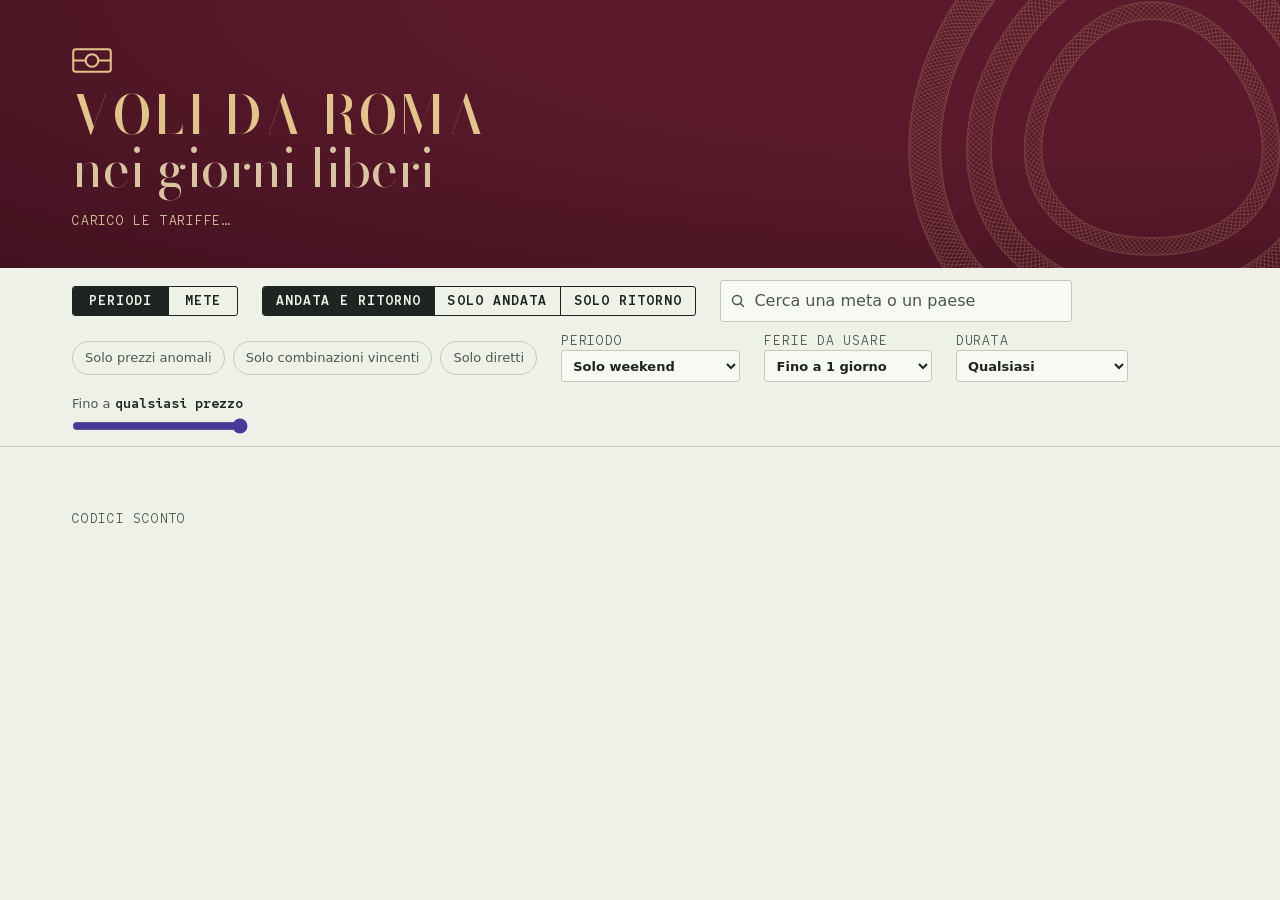
==== commit 195da5db: "Pagina 2026-10-21 08:02 UTC" ====
--- a/index.html
+++ b/index.html
@@ -62,9 +62,31 @@
     </label>
     <div class="toggles">
       <label class="toggle"><input type="checkbox" id="onlyDeals"><span>Solo prezzi anomali</span></label>
-      <label class="toggle"><input type="checkbox" id="onlyLong"><span>Solo ponti e feste</span></label>
+      <label class="toggle"><input type="checkbox" id="onlyWinning"><span>Solo combinazioni vincenti</span></label>
       <label class="toggle"><input type="checkbox" id="onlyDirect"><span>Solo diretti</span></label>
     </div>
+    <label class="select-filter">Periodo
+      <select id="availability">
+        <option value="weekends">Solo weekend</option>
+        <option value="natural">Weekend e feste</option>
+        <option value="leave">Aggiungi ferie</option>
+      </select>
+    </label>
+    <label class="select-filter" id="leaveFilter">Ferie da usare
+      <select id="maxLeave">
+        <option value="1">Fino a 1 giorno</option>
+        <option value="2">Fino a 2 giorni</option>
+        <option value="3">Fino a 3 giorni</option>
+      </select>
+    </label>
+    <label class="select-filter">Durata
+      <select id="minDays">
+        <option value="2">Qualsiasi</option>
+        <option value="3">Almeno 3 giorni</option>
+        <option value="4">Almeno 4 giorni</option>
+        <option value="5">Almeno 5 giorni</option>
+      </select>
+    </label>
     <label class="budget">
       <span>Fino a <output id="budgetOut" for="budget">qualsiasi prezzo</output></span>
       <input type="range" id="budget" min="20" max="1000" step="10" value="1000">
--- a/style.css
+++ b/style.css
@@ -222,6 +222,8 @@
 .budget { display: grid; gap: 0.25rem; min-width: 11rem; font-size: var(--fs-xs); color: var(--ink-2); }
 .budget output { font-family: var(--mono); font-weight: 600; color: var(--ink); }
 .budget input { width: 100%; margin: 0; }
+.select-filter { display: grid; gap: 0.2rem; color: var(--ink-2); font: 400 var(--fs-xs)/1 var(--mono); letter-spacing: 0.06em; text-transform: uppercase; }
+.select-filter select { min-height: 2rem; padding: 0.25rem 1.7rem 0.25rem 0.45rem; border: 1px solid var(--rule); border-radius: 3px; background: #f7f9f3; color: var(--ink); font: 600 var(--fs-xs)/1 var(--sans); letter-spacing: 0; text-transform: none; }
 
 /* Pages (periods) */
 
@@ -251,8 +253,21 @@
   color: var(--ink-2);
 }
 .page-sub .kind-ponte, .page-sub .kind-festivo { color: var(--cover); font-weight: 600; }
+.page-summary { grid-column: 1; margin: 0; font-size: var(--fs-xs); color: var(--ink-2); }
+.page-summary b { color: var(--ink); }
 .page-best { grid-column: 2; grid-row: 1 / span 2; margin: 0; text-align: right; font-size: var(--fs-xs); color: var(--ink-2); }
 .page-best b { display: block; font: 600 var(--fs-md)/1.1 var(--mono); color: var(--ink); }
+
+.day-strip { display: flex; flex-wrap: wrap; gap: 0.35rem; list-style: none; margin: 0 0 1rem; padding: 0; }
+.day-cell { display: grid; grid-template-columns: auto auto; column-gap: 0.3rem; min-width: 4.3rem; padding: 0.35rem 0.5rem; border: 1px solid var(--rule); border-radius: 3px; background: #f7f9f3; color: var(--ink-2); font: 400 var(--fs-xs)/1 var(--mono); text-transform: uppercase; }
+.day-cell b { font-weight: 400; letter-spacing: 0.04em; }
+.day-cell time { font-size: var(--fs-base); font-weight: 600; color: var(--ink); }
+.day-cell small { grid-column: 1 / -1; margin-top: 0.25rem; font: 400 0.625rem/1 var(--mono); letter-spacing: 0.06em; }
+.day-cell.is-weekend { border-color: color-mix(in srgb, var(--ink) 35%, var(--rule)); }
+.day-cell.is-holiday { border-color: var(--cover); color: var(--cover); }
+.day-cell.is-holiday small { color: var(--cover); font-weight: 600; }
+.day-cell.is-leave { border-color: var(--violet); background: color-mix(in srgb, var(--violet) 8%, #f7f9f3); }
+.day-cell.is-leave small { color: var(--violet); font-weight: 600; }
 
 .fares { list-style: none; margin: 0; padding: 0; border-top: 1px solid var(--ink); }
 
@@ -274,6 +289,8 @@
 .trip { min-width: 0; font-size: var(--fs-xs); color: var(--ink-2); line-height: 1.55; }
 .trip .route { font-family: var(--mono); font-weight: 600; color: var(--ink); letter-spacing: 0.04em; }
 .trip .when { font-family: var(--mono); }
+.trip-duration { display: inline-block; margin-right: 0.55rem; color: var(--cover); font-family: var(--mono); font-weight: 600; letter-spacing: 0.03em; text-transform: uppercase; }
+.trip-note { display: inline-block; margin-left: 0.55rem; color: var(--green); font-weight: 600; }
 
 .price { text-align: right; line-height: 1.2; }
 .price b { display: block; font: 600 var(--fs-md)/1.1 var(--mono); letter-spacing: -0.02em; }
@@ -483,6 +500,7 @@
   .segmented span { flex: 1; padding-inline: 0.35rem; text-align: center; white-space: normal; line-height: 1.15; letter-spacing: 0.04em; }
   .search { order: 4; flex-basis: 100%; max-width: none; }
   .toggles { order: 5; }
+  .select-filter { order: 6; flex: 1 1 9rem; }
 
   .fare {
     grid-template-columns: 1fr auto;
@@ -490,6 +508,7 @@
     gap: 0.35rem 1rem;
     padding: 0.85rem 0.25rem;
   }
+  .day-cell { min-width: 3.9rem; }
   .fare .place { grid-area: place; }
   .fare .price { grid-area: price; }
   .fare .trip { grid-area: trip; }
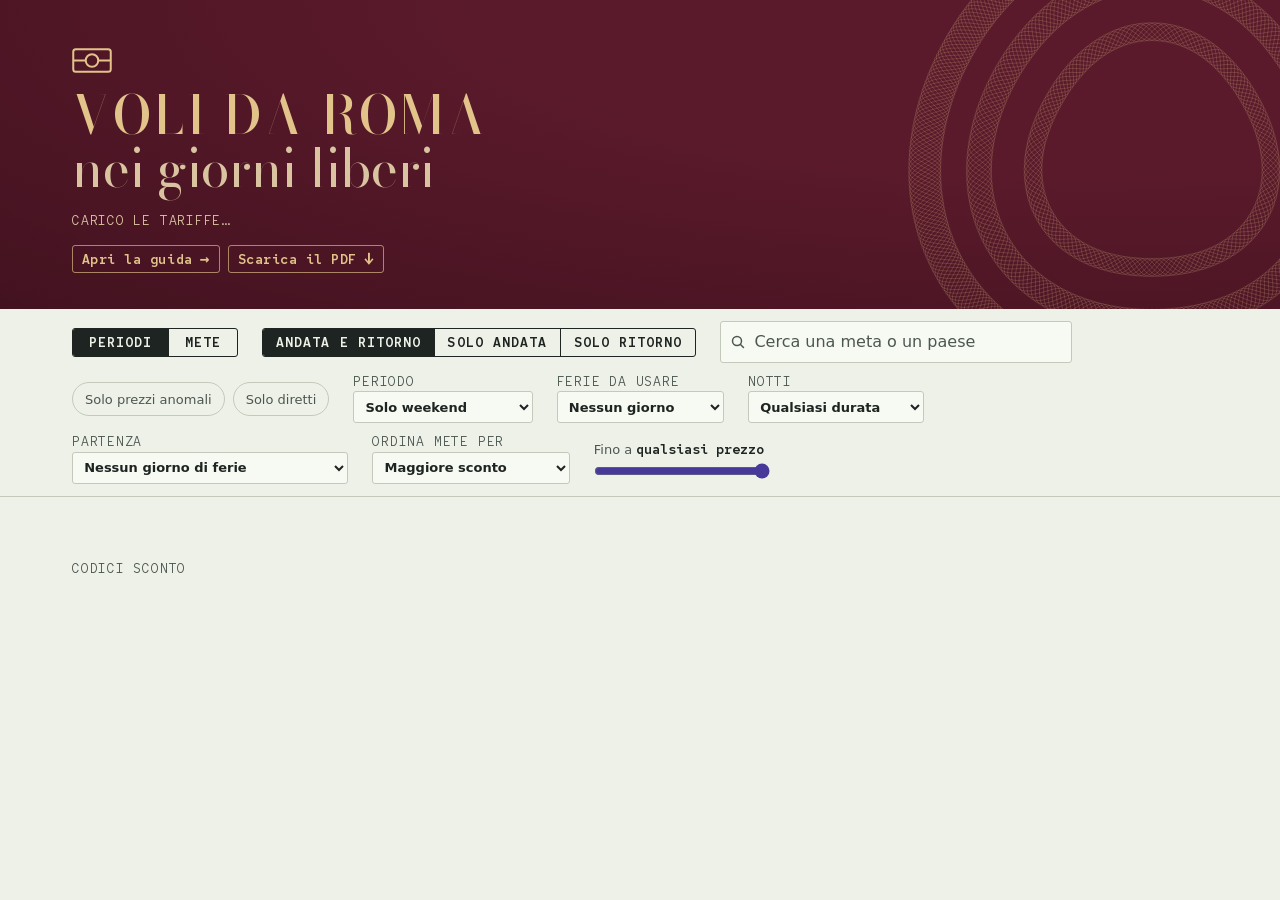
==== commit 6f6ef245: "Migliora filtri e guida utente" ====
--- a/index.html
+++ b/index.html
@@ -42,6 +42,10 @@
       <svg class="chip" aria-hidden="true"><use href="#i-chip"/></svg>
       <h1 class="cover-title">Voli da Roma<span> nei giorni liberi</span></h1>
       <p class="cover-meta" id="meta">Carico le tariffe…</p>
+      <div class="quick-guide-actions" aria-label="Guida all'uso">
+        <a class="quick-guide" href="guida-rapida.html">Apri la guida <span aria-hidden="true">→</span></a>
+        <a class="quick-guide" href="guida-rapida.pdf" download>Scarica il PDF <span aria-hidden="true">↓</span></a>
+      </div>
     </div>
   </header>
 
@@ -62,29 +66,50 @@
     </label>
     <div class="toggles">
       <label class="toggle"><input type="checkbox" id="onlyDeals"><span>Solo prezzi anomali</span></label>
-      <label class="toggle"><input type="checkbox" id="onlyWinning"><span>Solo combinazioni vincenti</span></label>
       <label class="toggle"><input type="checkbox" id="onlyDirect"><span>Solo diretti</span></label>
     </div>
     <label class="select-filter">Periodo
       <select id="availability">
         <option value="weekends">Solo weekend</option>
-        <option value="natural">Weekend e feste</option>
-        <option value="leave">Aggiungi ferie</option>
+        <option value="holidays">Weekend e feste</option>
       </select>
     </label>
-    <label class="select-filter" id="leaveFilter">Ferie da usare
+    <label class="select-filter" id="leaveFilter" hidden>Ferie da usare
       <select id="maxLeave">
+        <option value="0">Nessun giorno</option>
         <option value="1">Fino a 1 giorno</option>
         <option value="2">Fino a 2 giorni</option>
         <option value="3">Fino a 3 giorni</option>
+        <option value="4">Fino a 4 giorni</option>
       </select>
     </label>
-    <label class="select-filter">Durata
-      <select id="minDays">
-        <option value="2">Qualsiasi</option>
-        <option value="3">Almeno 3 giorni</option>
-        <option value="4">Almeno 4 giorni</option>
-        <option value="5">Almeno 5 giorni</option>
+    <label class="select-filter">Notti
+      <select id="nights">
+        <option value="">Qualsiasi durata</option>
+        <option value="1">1 notte</option>
+        <option value="2">2 notti</option>
+        <option value="3">3 notti</option>
+        <option value="4">4 notti</option>
+        <option value="5">5 notti</option>
+        <option value="6">6 notti</option>
+        <option value="7">7 notti</option>
+      </select>
+    </label>
+    <label class="select-filter">Partenza
+      <select id="departure">
+        <option value="free">Nessun giorno di ferie</option>
+        <option value="friday-evening">Posso partire venerdì sera</option>
+        <option value="friday-morning">Posso partire venerdì mattina</option>
+        <option value="any">Qualsiasi orario</option>
+      </select>
+    </label>
+    <label class="select-filter" id="sortFilter" hidden>Ordina mete per
+      <select id="sortBy">
+        <option value="saving">Maggiore sconto</option>
+        <option value="price">Prezzo più basso</option>
+        <option value="leave">Meno ferie</option>
+        <option value="nights">Più notti</option>
+        <option value="departure">Partenza più vicina</option>
       </select>
     </label>
     <label class="budget">
--- a/style.css
+++ b/style.css
@@ -128,6 +128,20 @@
 }
 .cover-meta b { font-weight: 600; color: var(--foil); }
 .cover-meta .stale { color: #ffb3a8; }
+.quick-guide-actions { display: flex; flex-wrap: wrap; gap: 0.5rem; margin-top: 0.85rem; }
+.quick-guide {
+  display: inline-flex;
+  gap: 0.45rem;
+  align-items: center;
+  padding: 0.4rem 0.55rem;
+  border: 1px solid color-mix(in srgb, var(--foil) 65%, transparent);
+  border-radius: 3px;
+  color: var(--foil);
+  font: 600 var(--fs-xs)/1 var(--mono);
+  letter-spacing: 0.04em;
+  text-decoration: none;
+}
+.quick-guide span { font-size: 1rem; line-height: 0.8; }
 
 /* Controls */
 
@@ -468,6 +482,7 @@
   .promo:hover { background: var(--paper-2); }
   .more:hover { color: var(--violet); }
   .hotel:hover { color: var(--ink); }
+  .quick-guide:hover { background: color-mix(in srgb, var(--foil) 14%, transparent); }
   a.cell:hover { background: var(--ink); }
 }
 
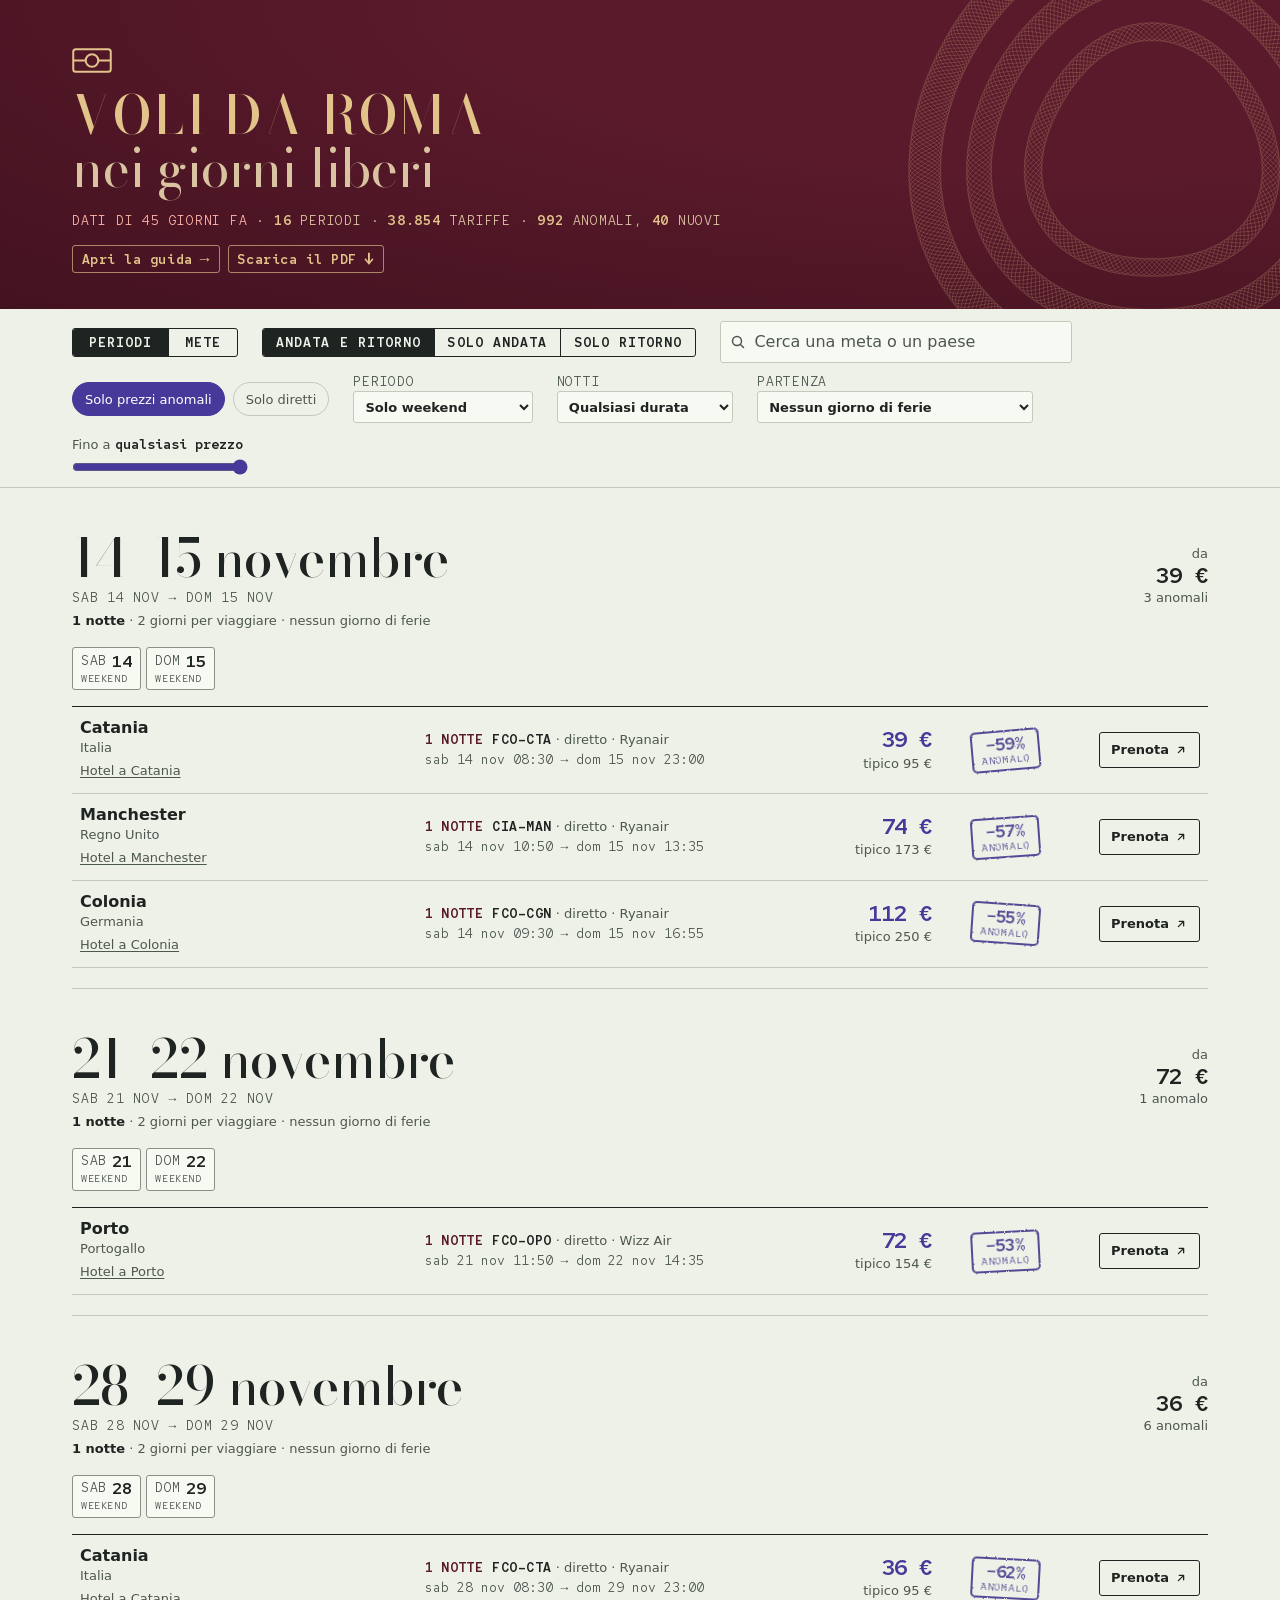
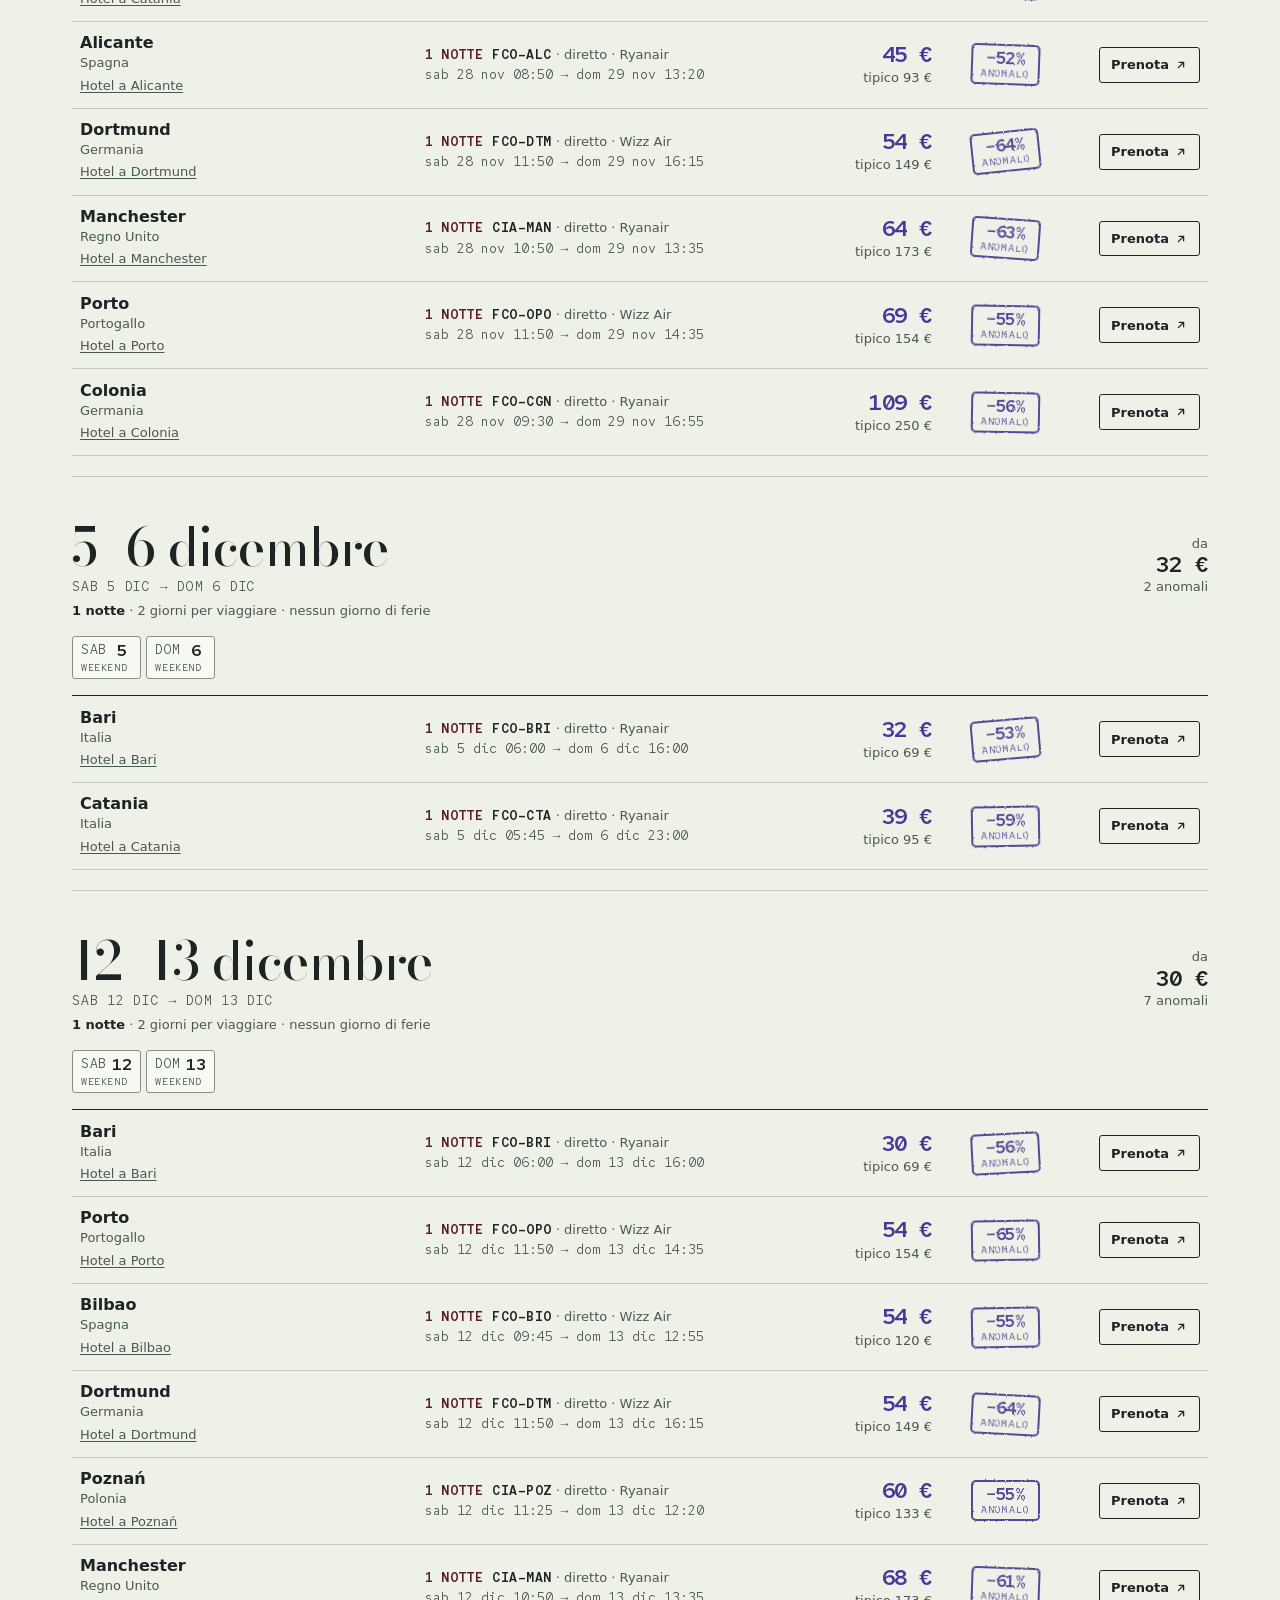
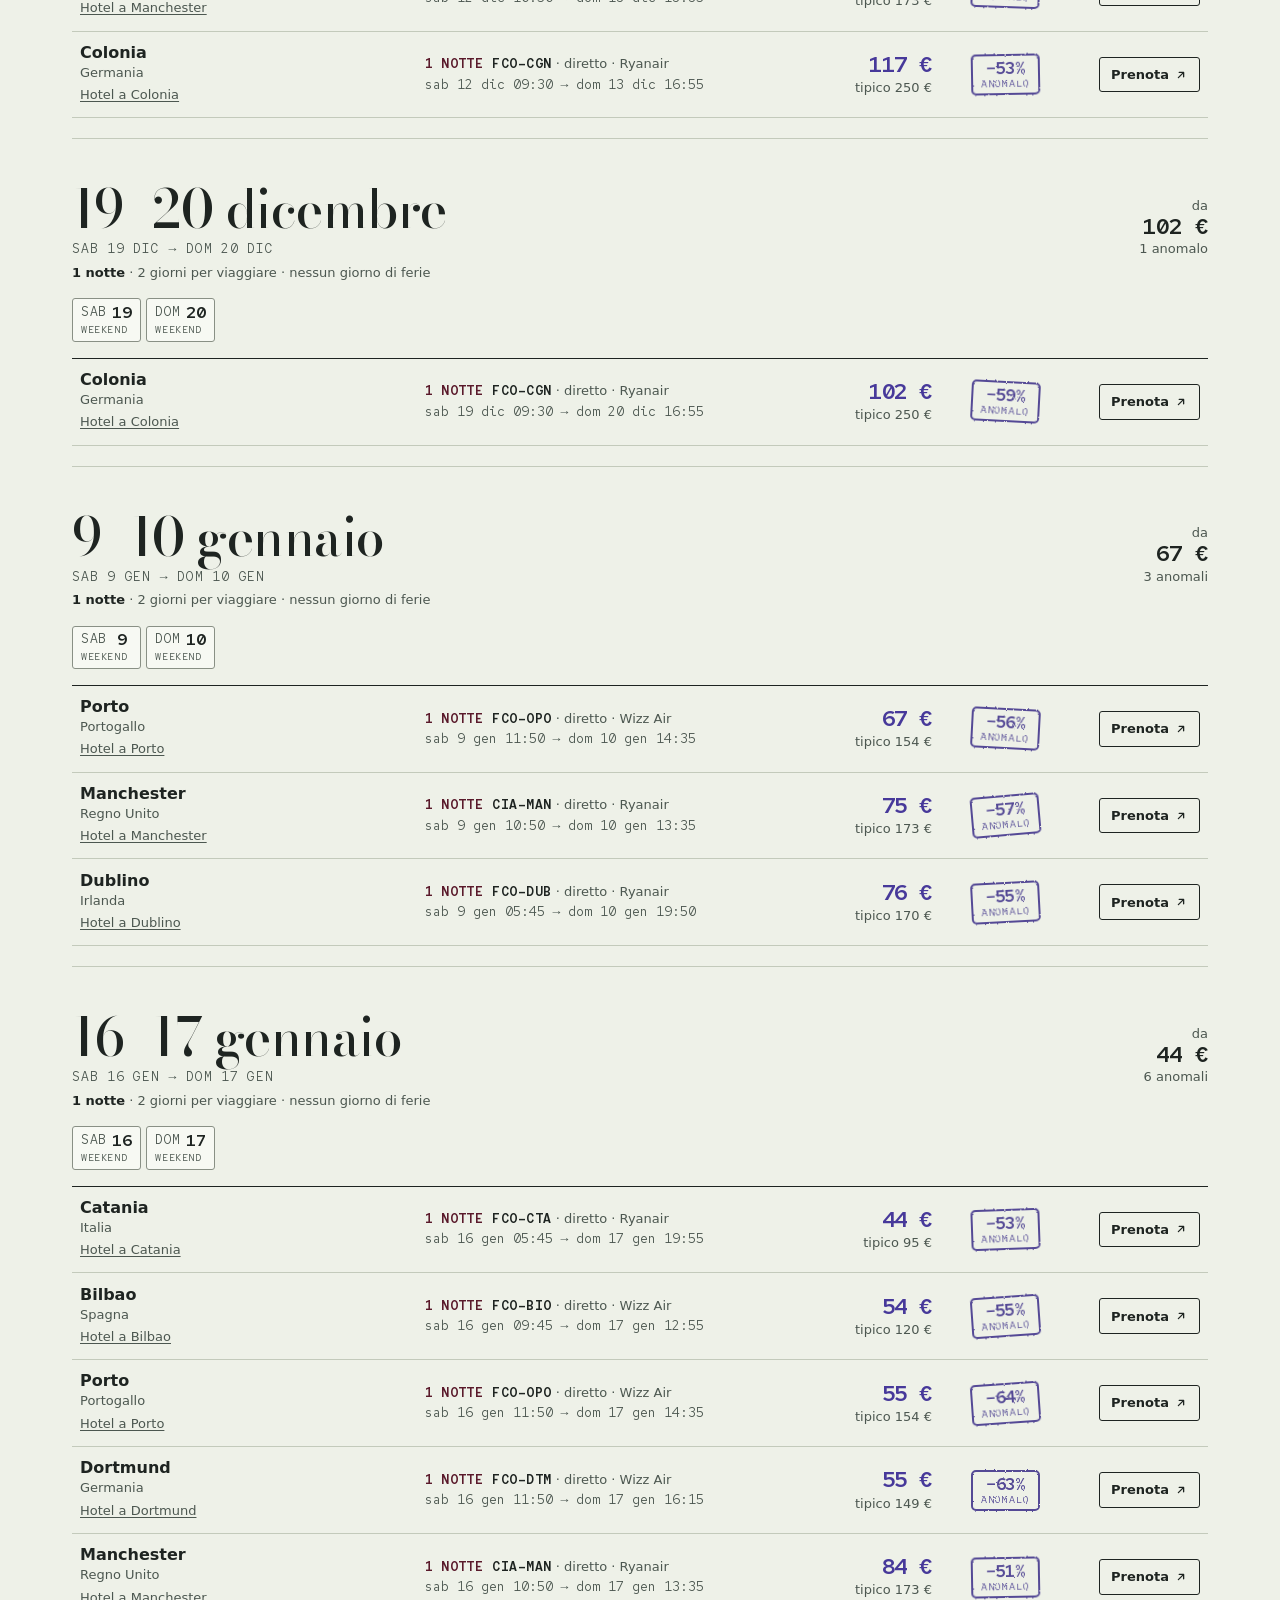
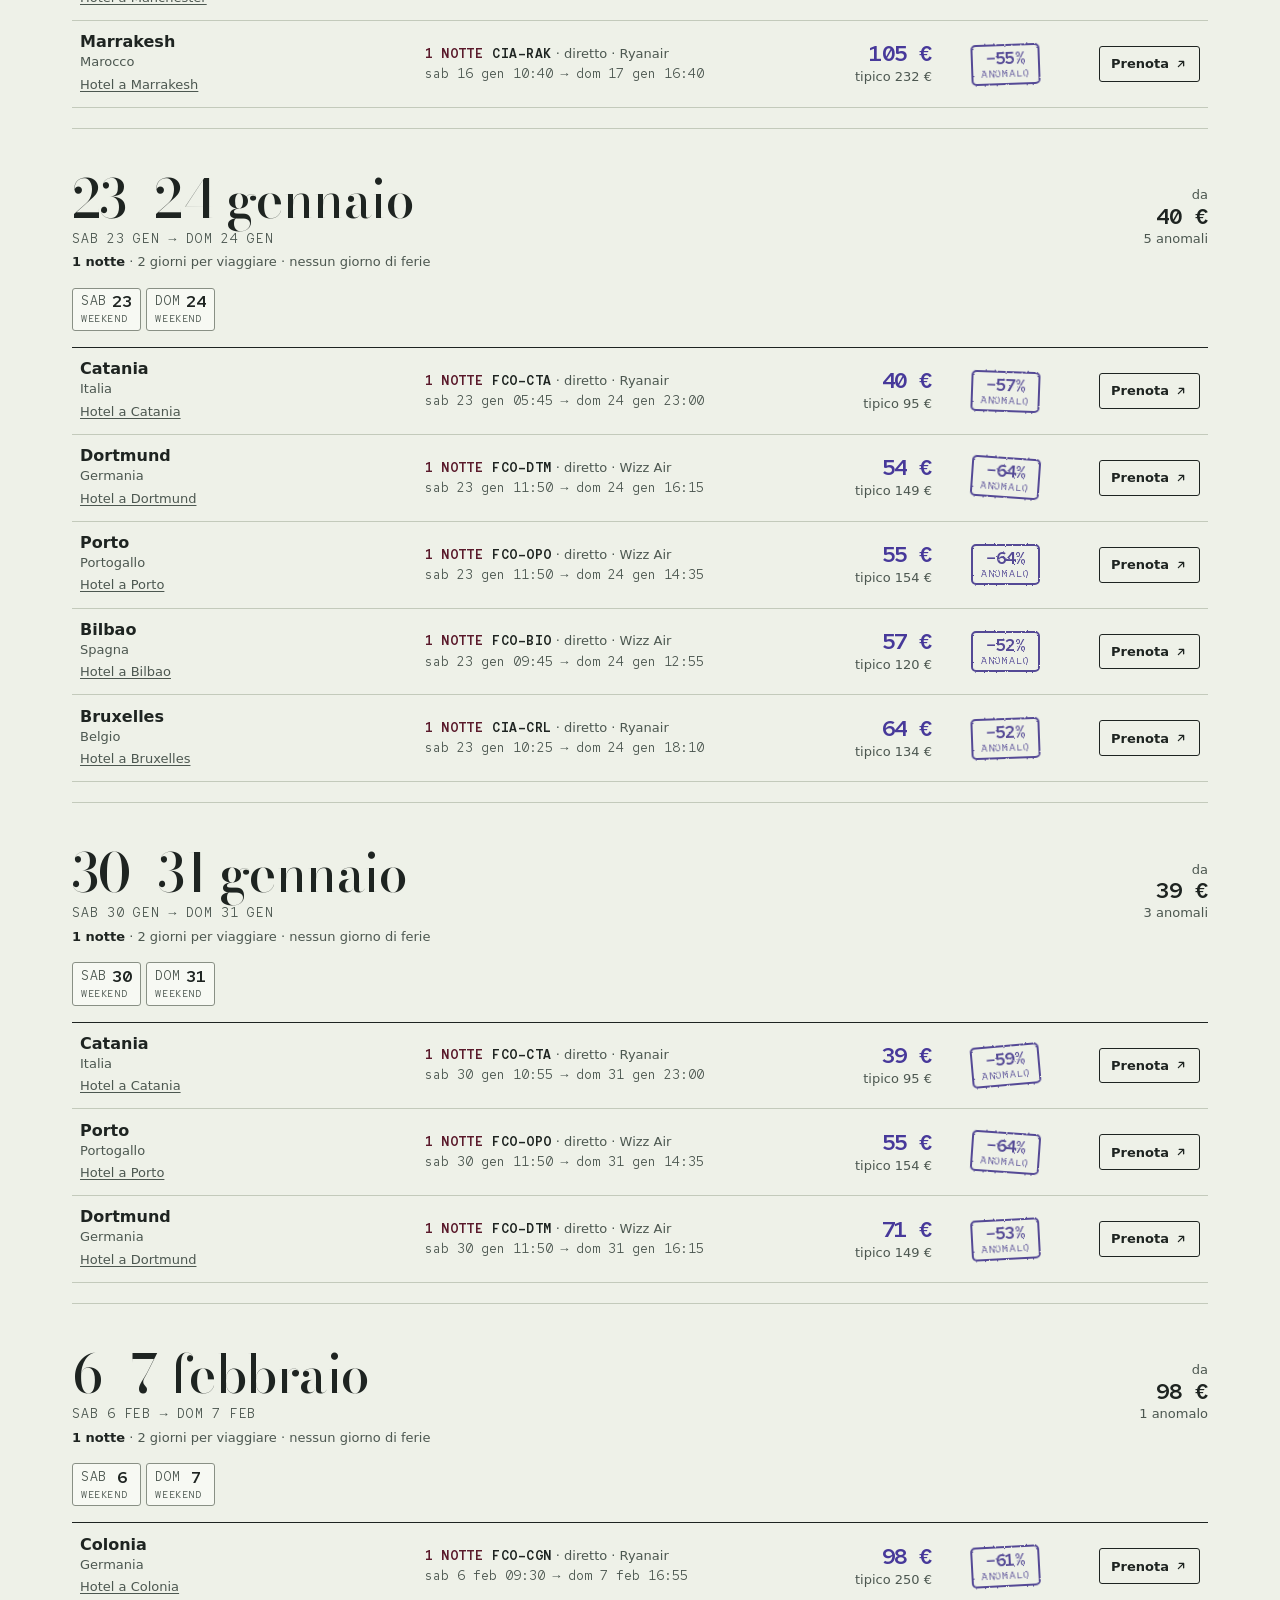
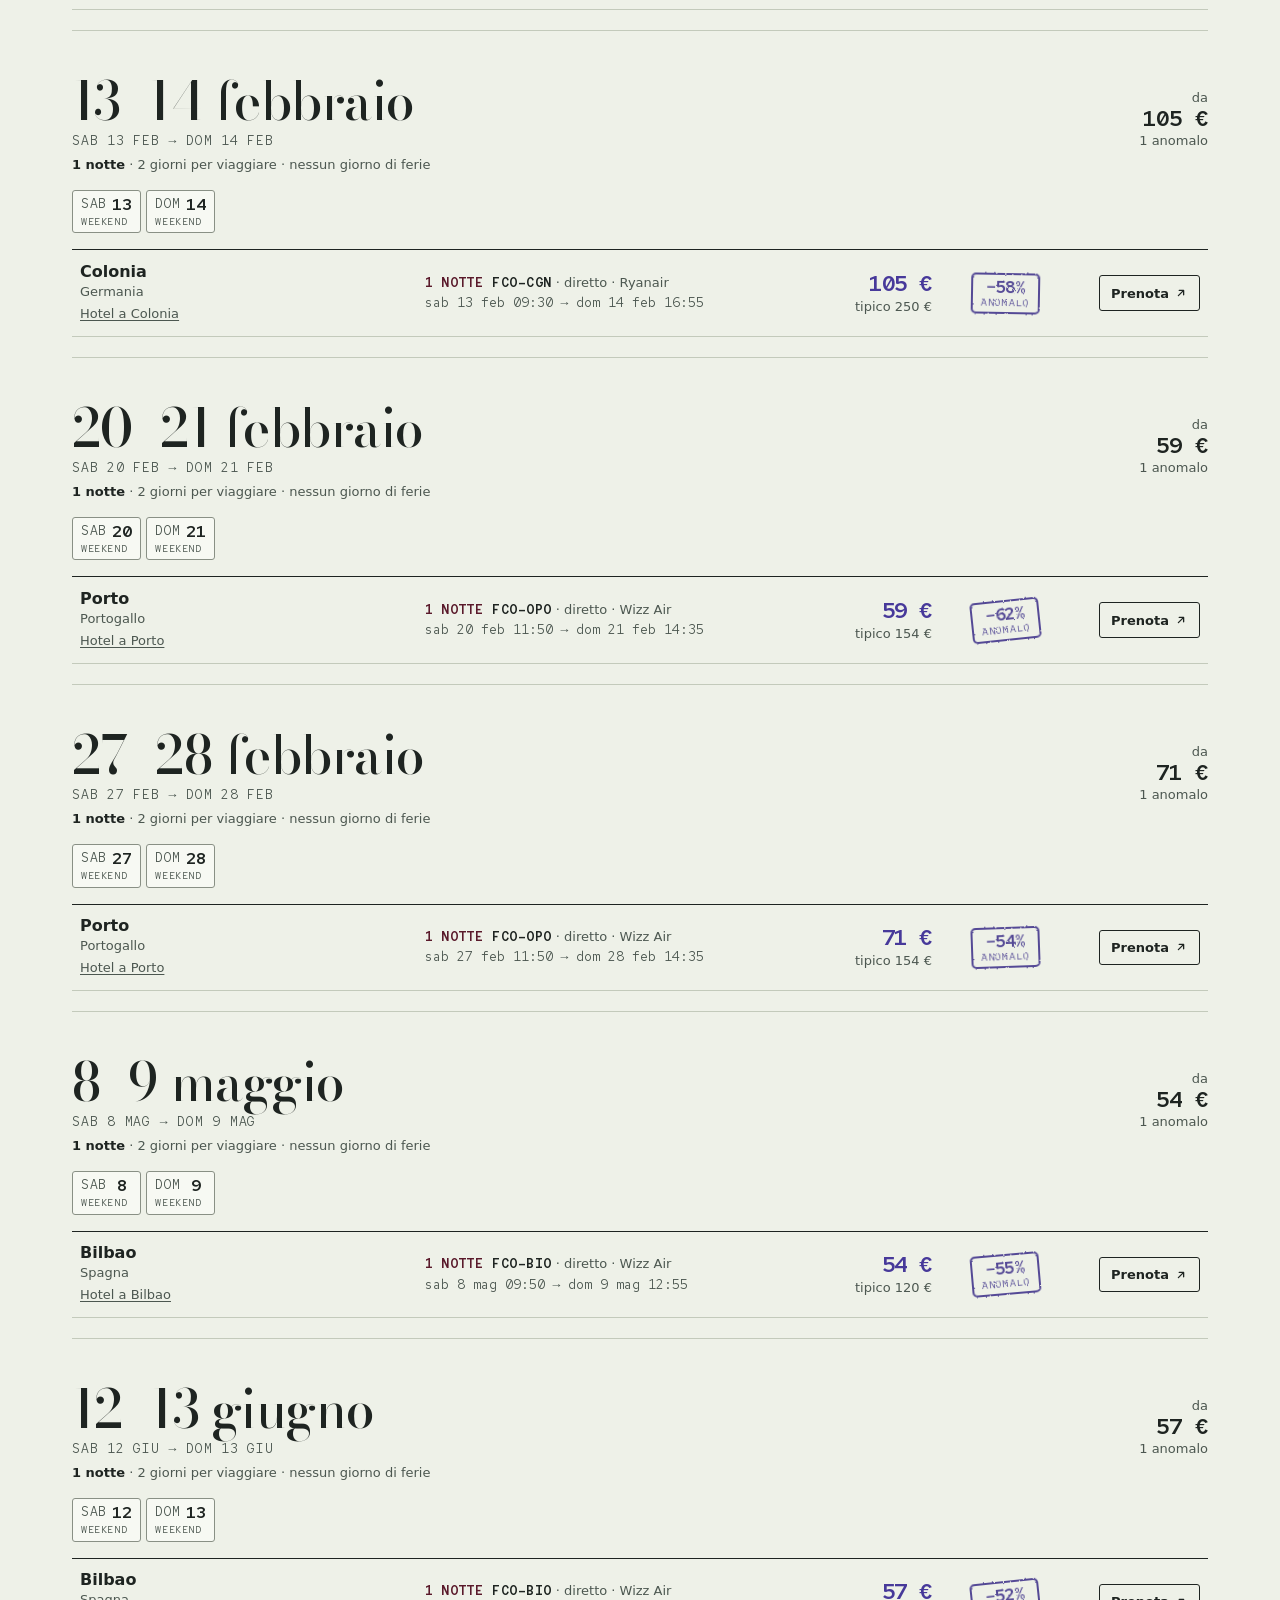
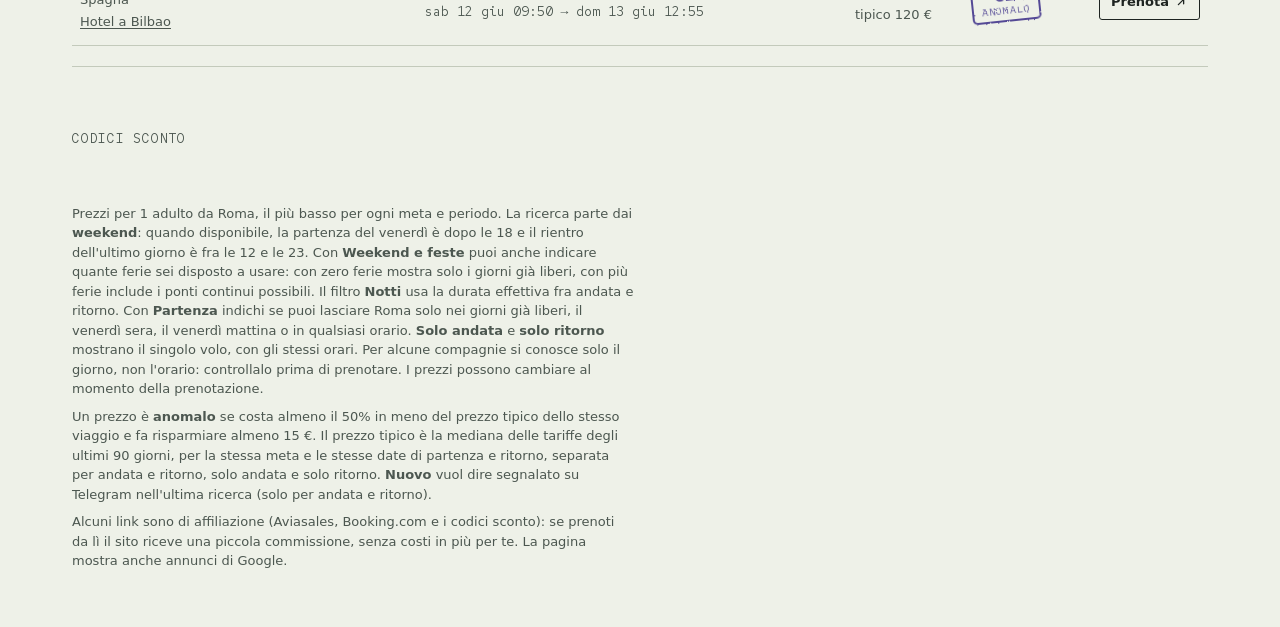
==== commit 964cf949: "Corregge filtri e widget locali" ====
--- a/index.html
+++ b/index.html
@@ -13,17 +13,22 @@
   <link rel="preload" href="fonts/red-hat-mono-latin.woff2" as="font" type="font/woff2" crossorigin>
   <link rel="stylesheet" href="style.css">
   <script type="module" src="app.js"></script>
-  <script nowprocket data-noptimize="1" data-cfasync="false" data-wpfc-render="false" seraph-accel-crit="1" data-no-defer="1" data-cmp-ab="2">
-    (function () {
-        var script = document.createElement("script");
-        script.async = 1;
-        script.setAttribute("data-cmp-ab","2");
-        script.src = 'https://emrld.ltd/NTg0NDgw.js?t=584480';
-        document.head.appendChild(script);
-    })();
+  <script>
+    window.externalWidgetsEnabled = !["localhost", "127.0.0.1", "::1"].includes(location.hostname);
+    if (window.externalWidgetsEnabled) {
+      const widget = document.createElement("script");
+      widget.async = true;
+      widget.dataset.cmpAb = "2";
+      widget.src = "https://emrld.ltd/NTg0NDgw.js?t=584480";
+      document.head.appendChild(widget);
+
+      const ads = document.createElement("script");
+      ads.async = true;
+      ads.crossOrigin = "anonymous";
+      ads.src = "https://pagead2.googlesyndication.com/pagead/js/adsbygoogle.js?client=ca-pub-7576464672691797";
+      document.head.appendChild(ads);
+    }
   </script>
-  <script async src="https://pagead2.googlesyndication.com/pagead/js/adsbygoogle.js?client=ca-pub-7576464672691797"
-     crossorigin="anonymous"></script>
 </head>
 <body>
   <svg class="defs" aria-hidden="true" focusable="false">
--- a/style.css
+++ b/style.css
@@ -238,6 +238,7 @@
 .budget input { width: 100%; margin: 0; }
 .select-filter { display: grid; gap: 0.2rem; color: var(--ink-2); font: 400 var(--fs-xs)/1 var(--mono); letter-spacing: 0.06em; text-transform: uppercase; }
 .select-filter select { min-height: 2rem; padding: 0.25rem 1.7rem 0.25rem 0.45rem; border: 1px solid var(--rule); border-radius: 3px; background: #f7f9f3; color: var(--ink); font: 600 var(--fs-xs)/1 var(--sans); letter-spacing: 0; text-transform: none; }
+.select-filter[hidden] { display: none; }
 
 /* Pages (periods) */
 
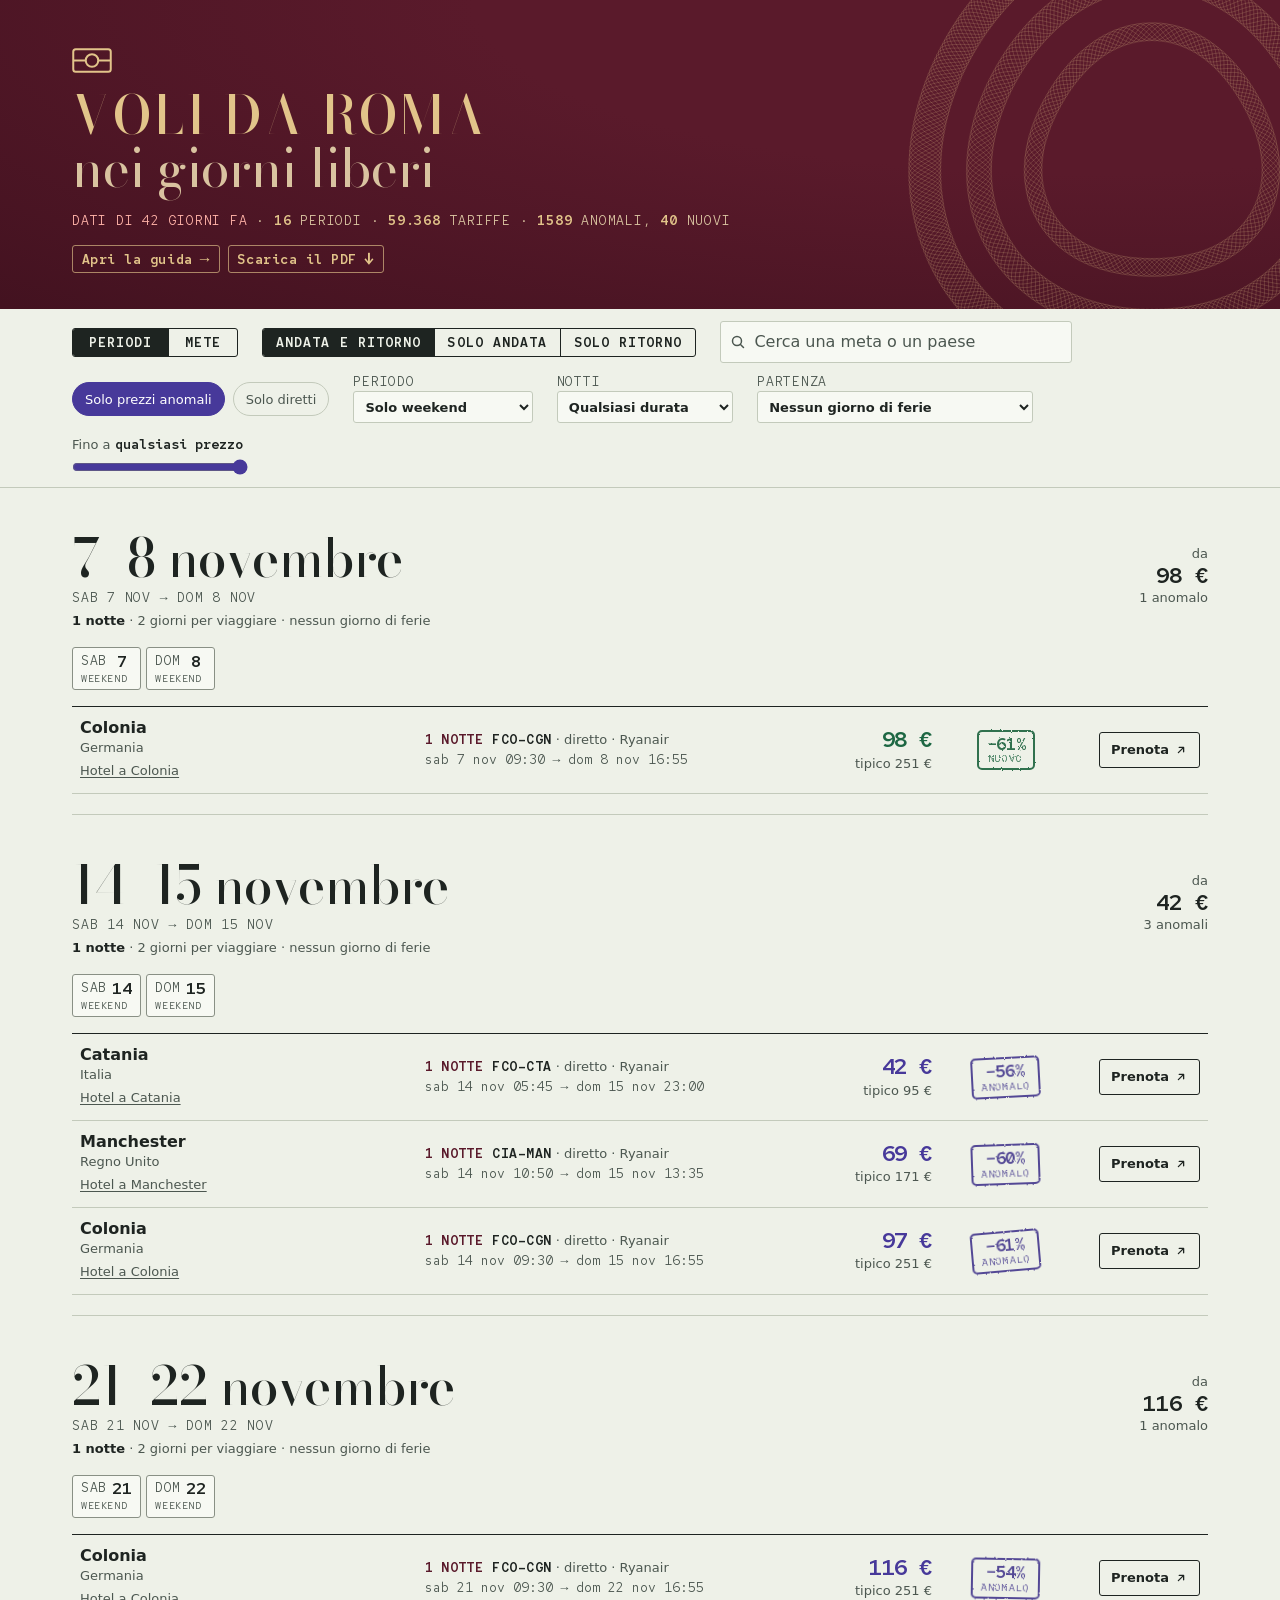
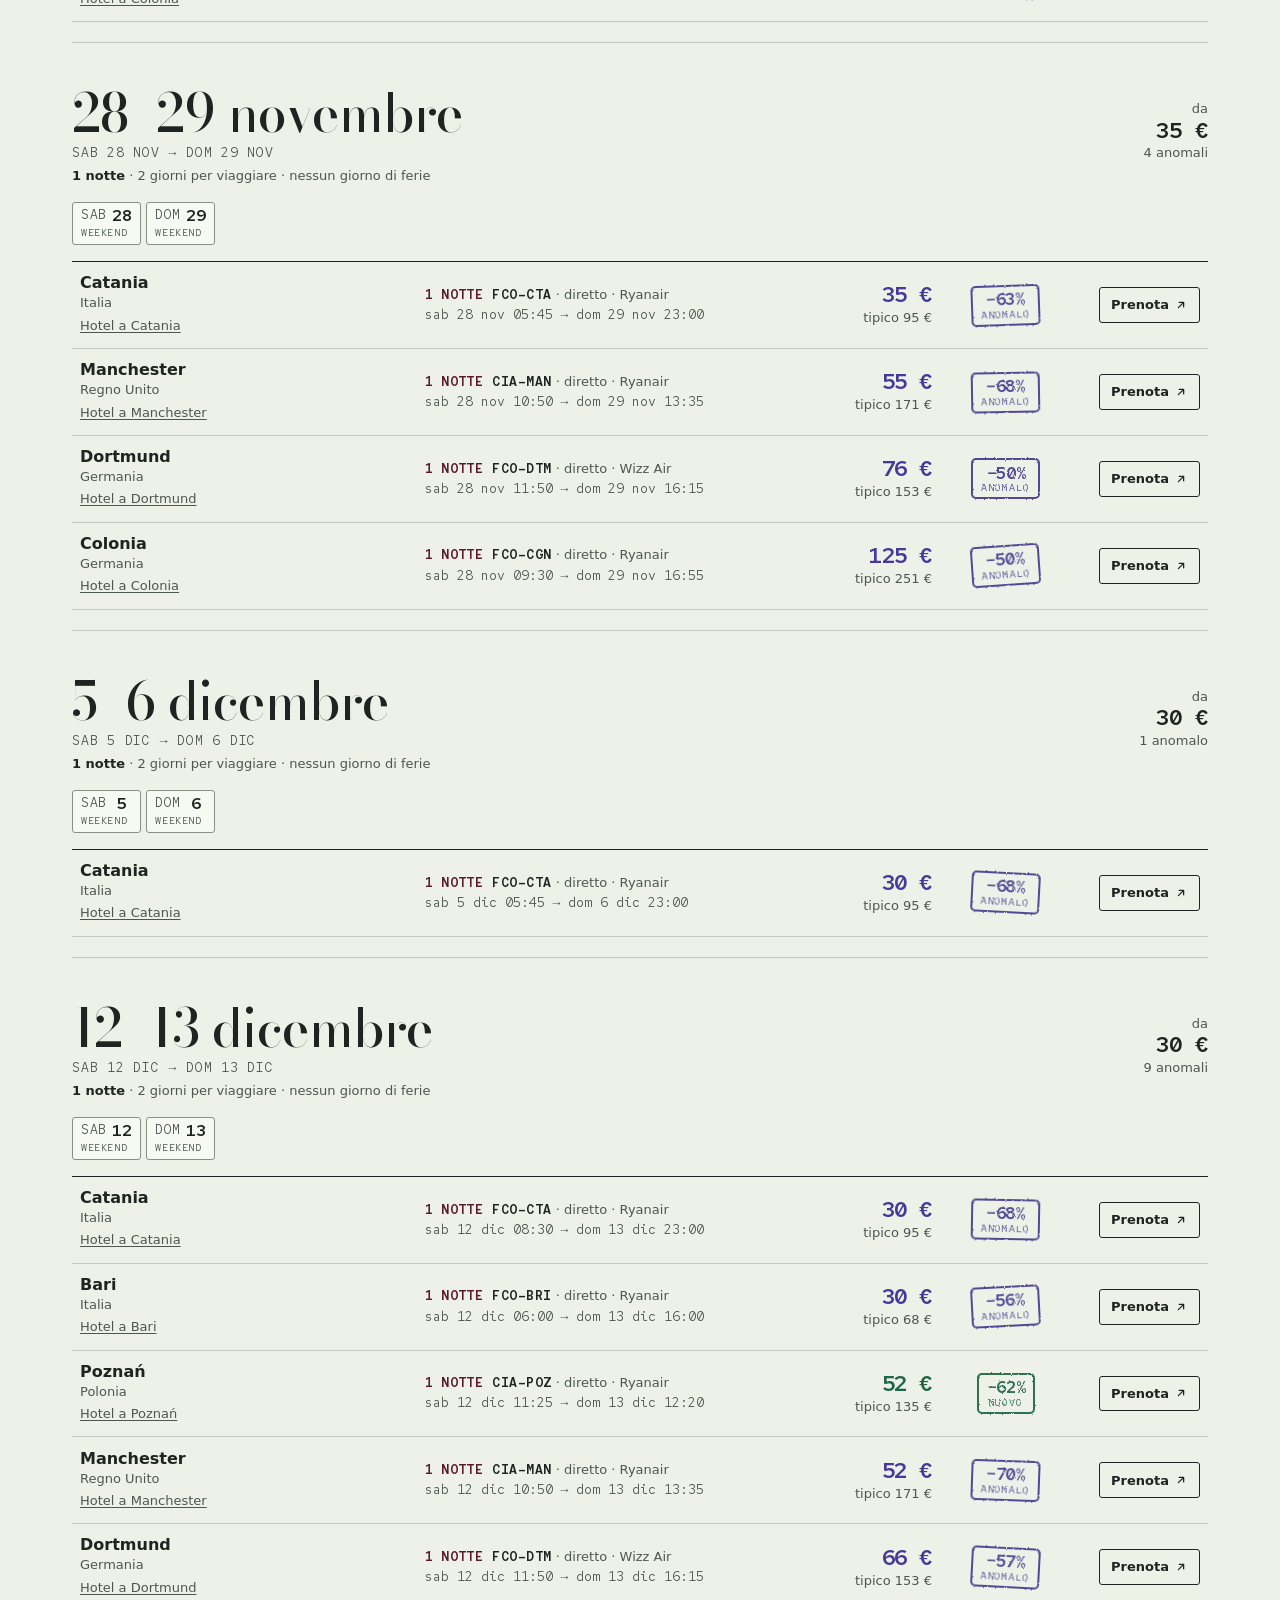
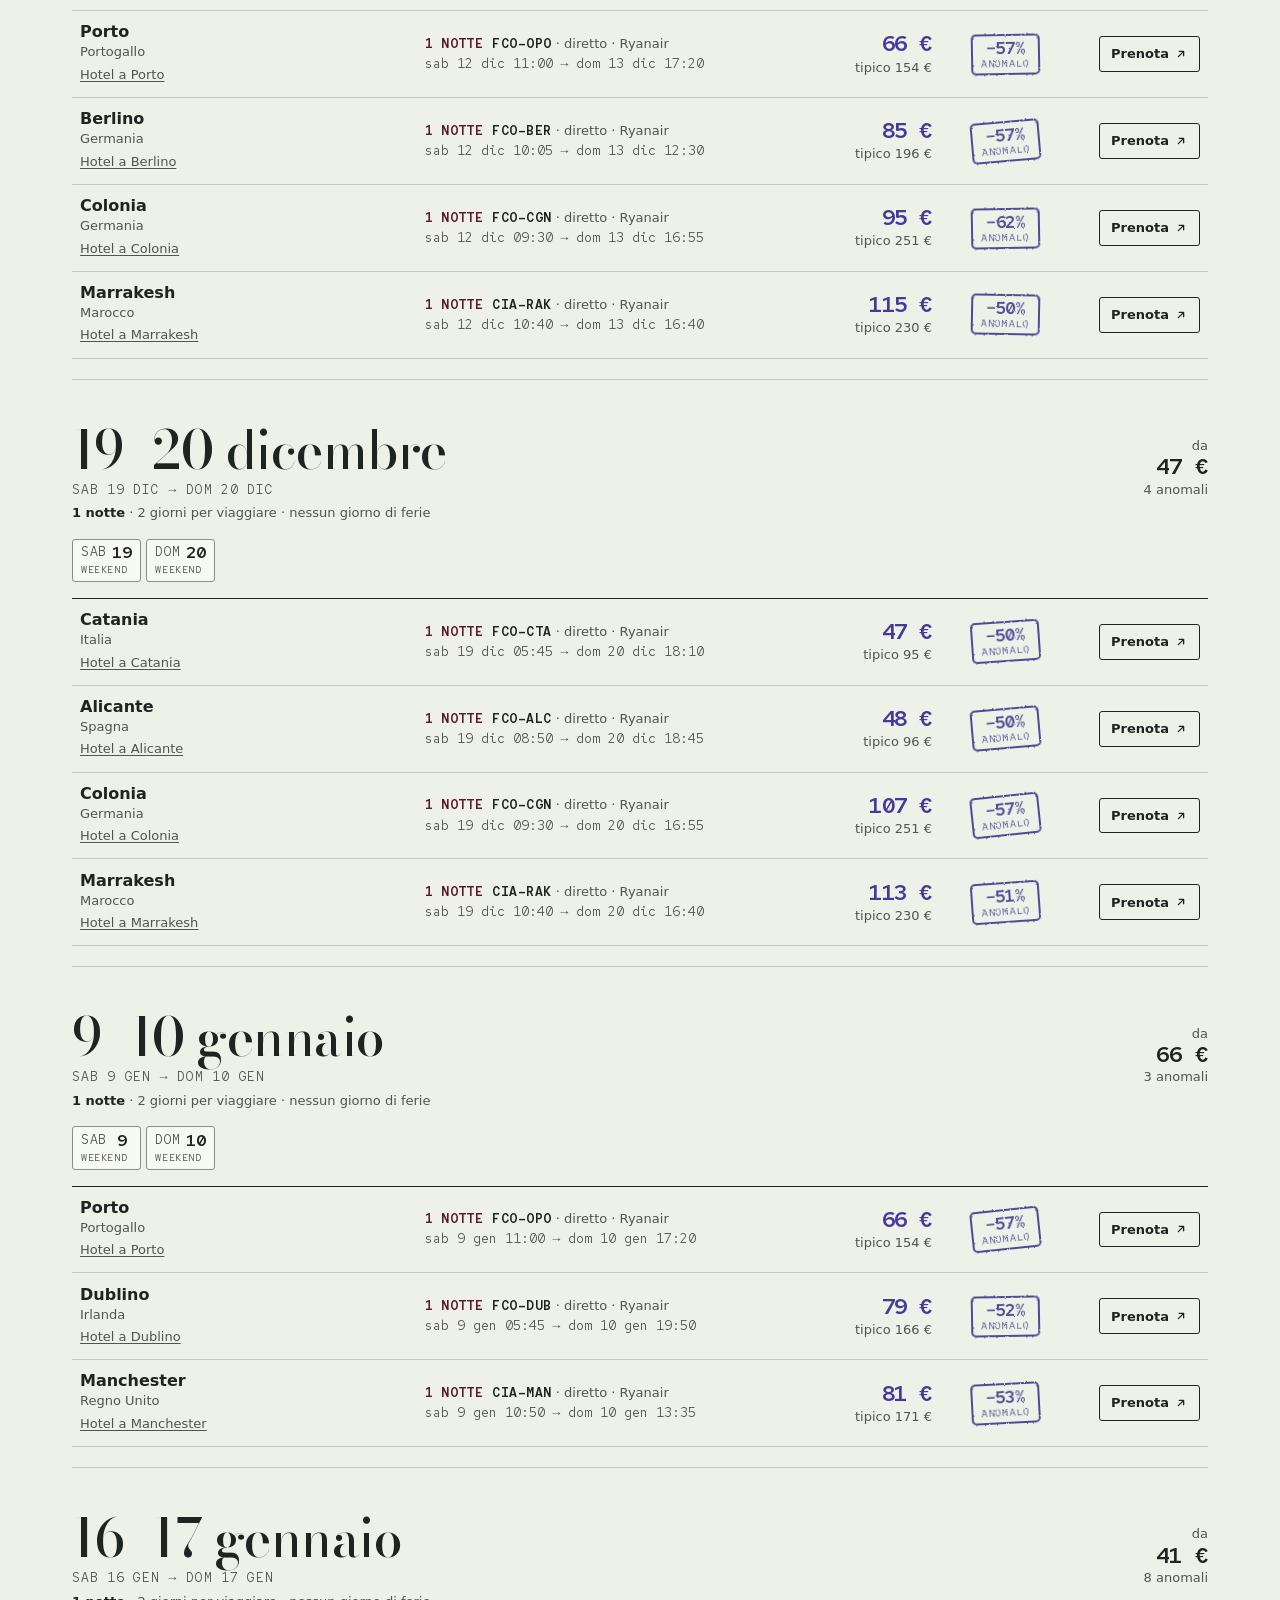
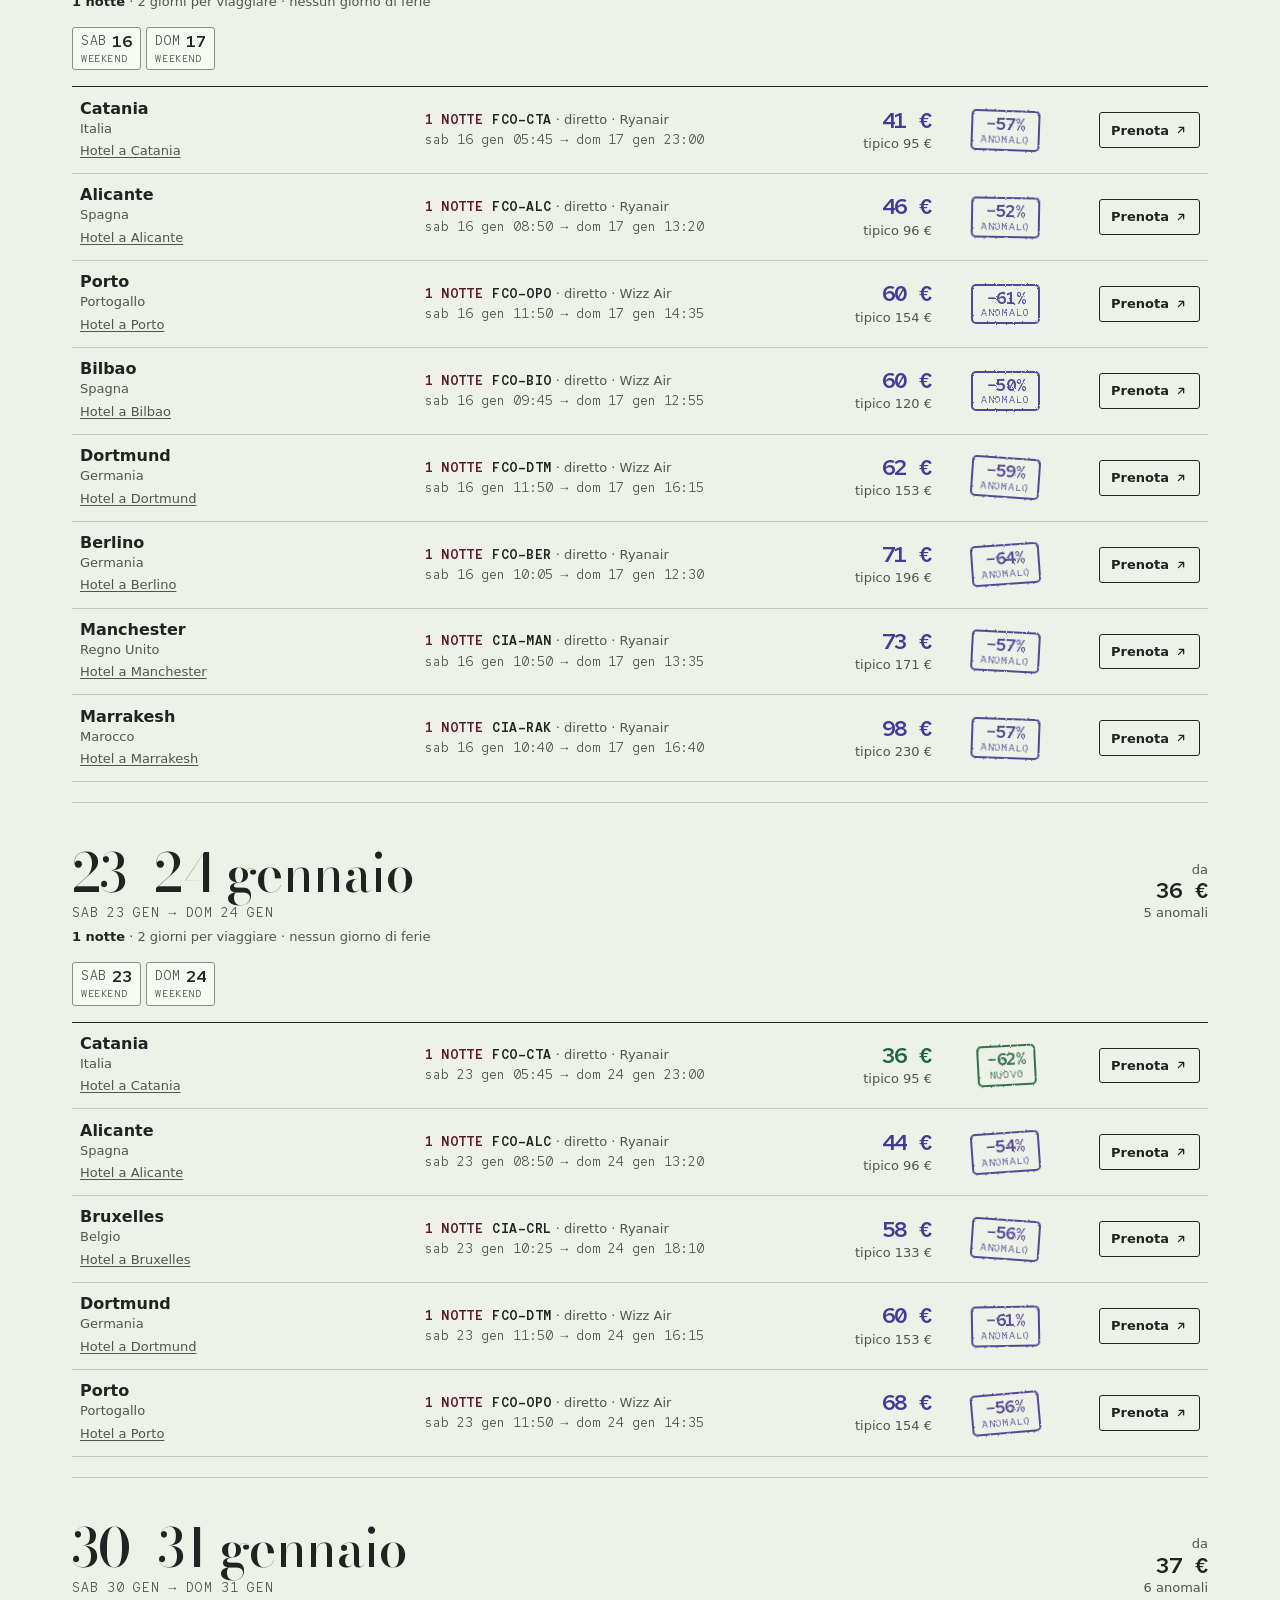
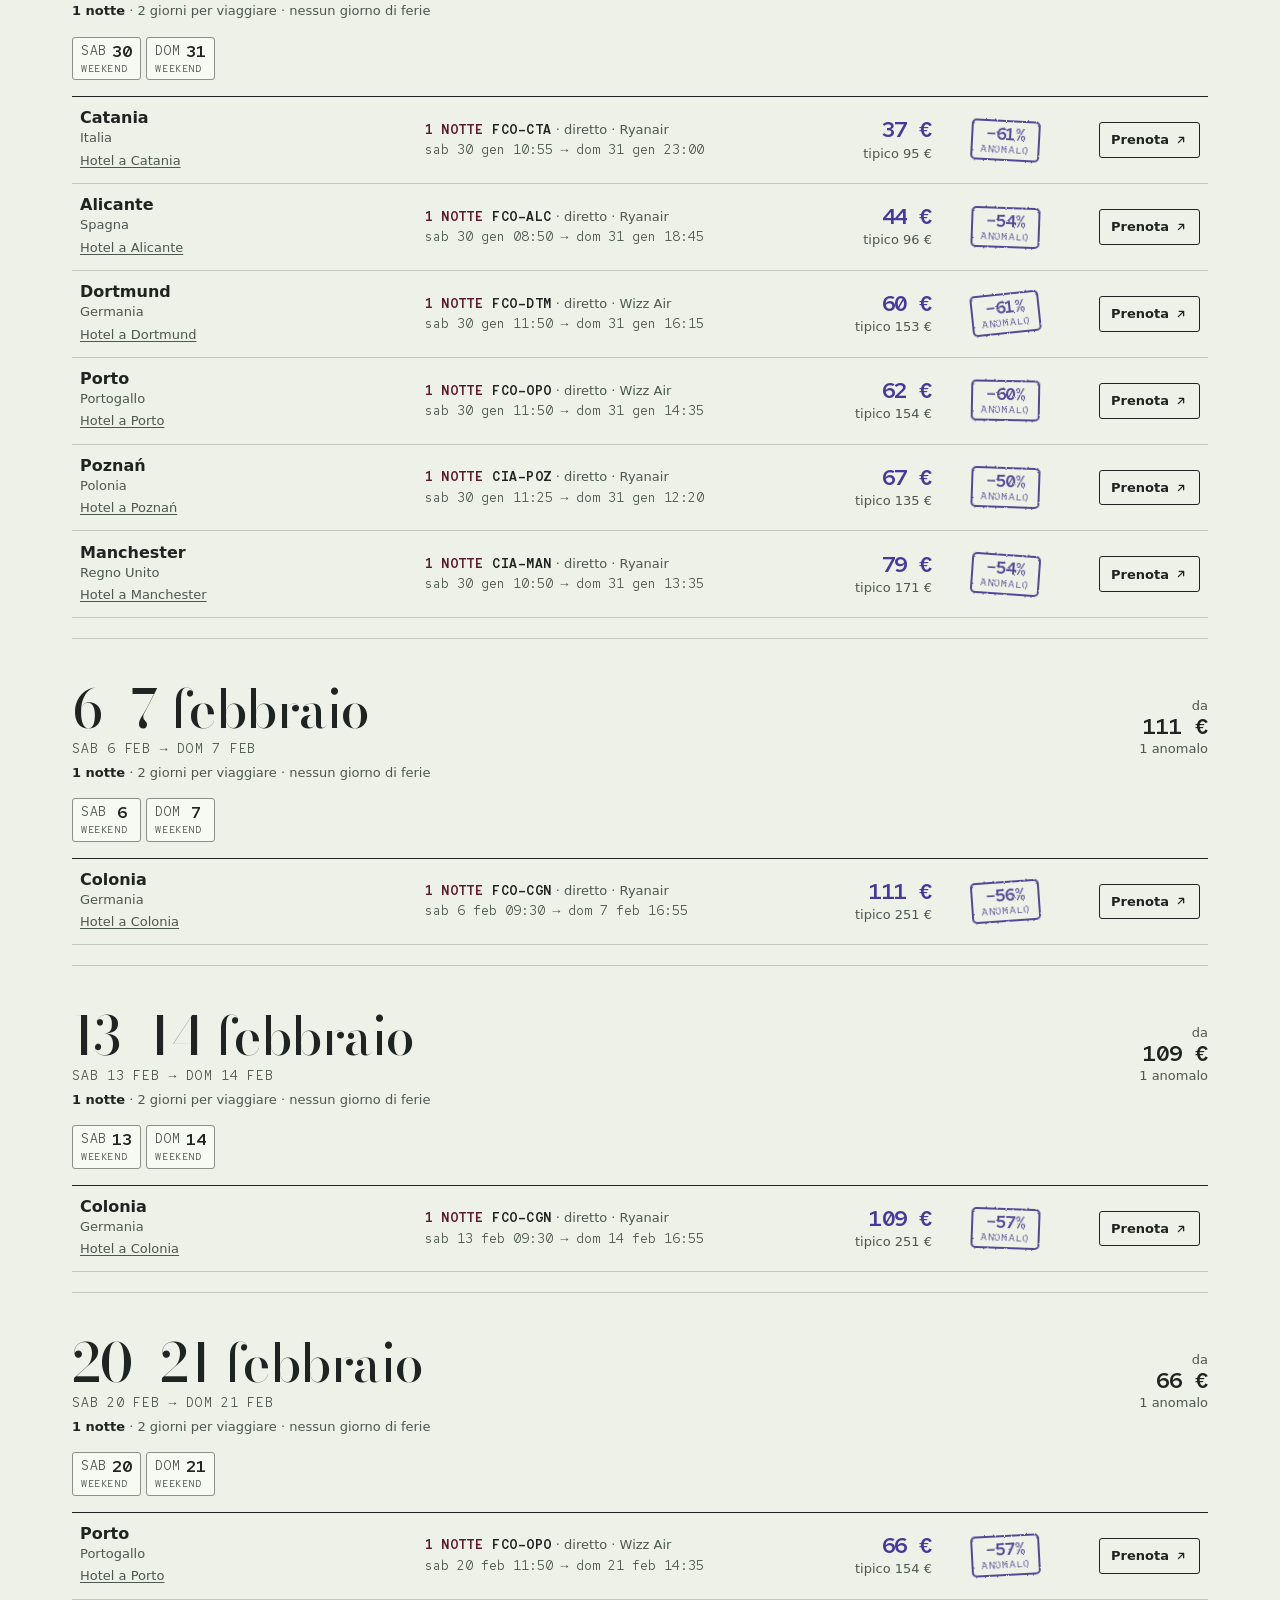
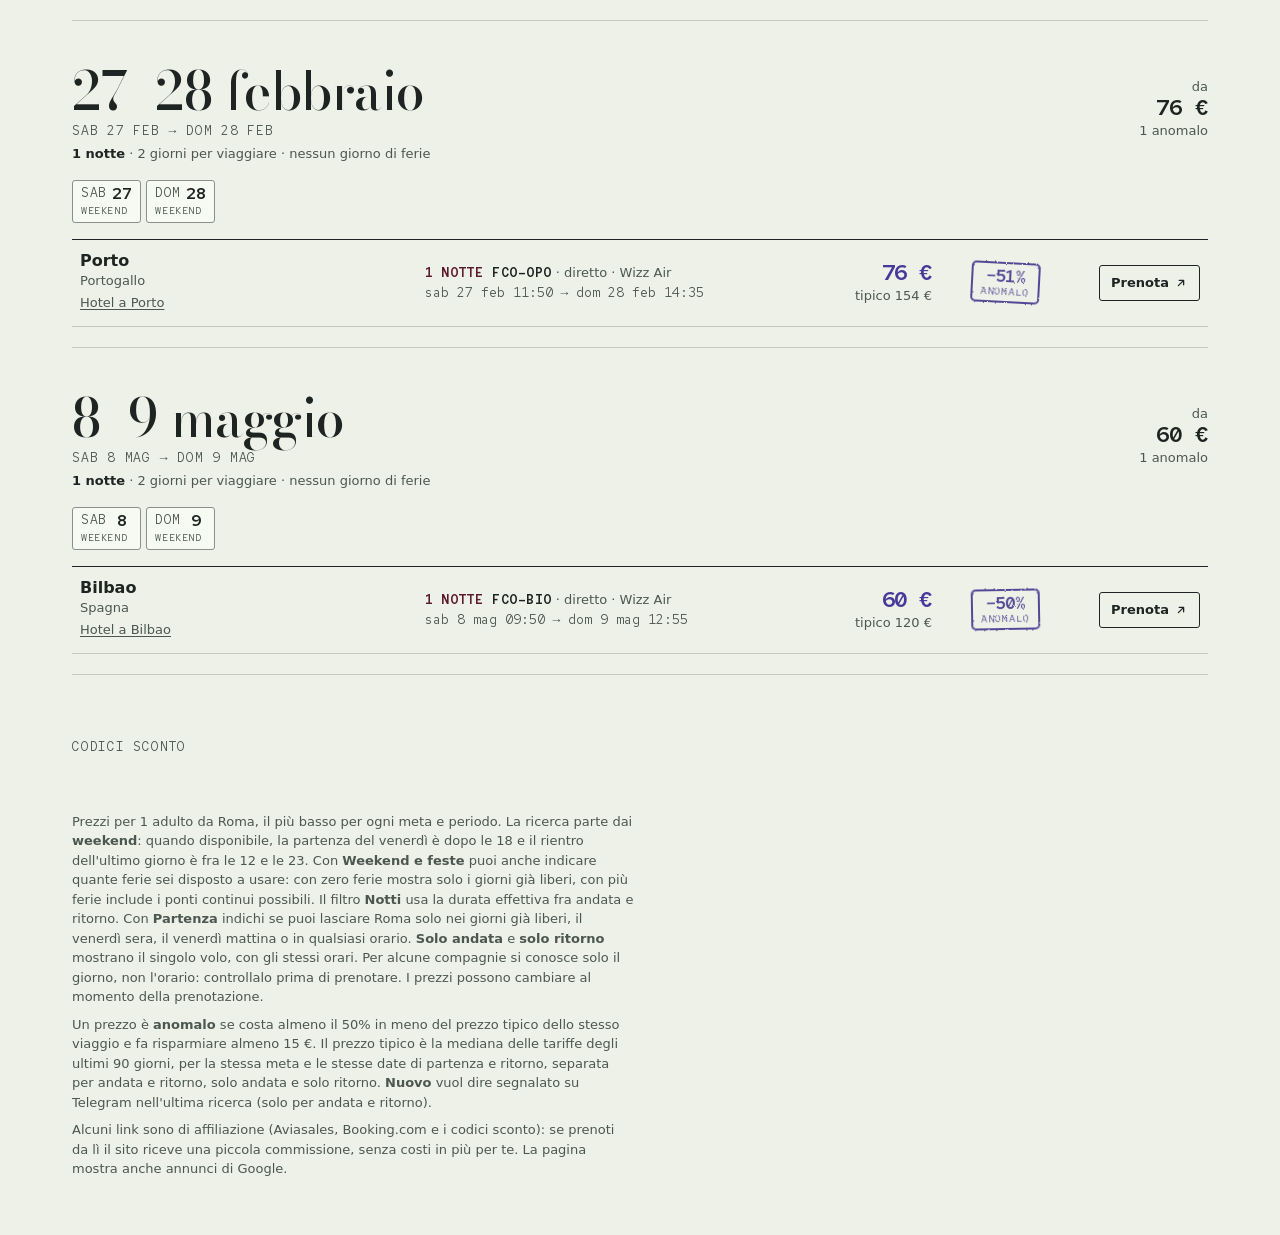
==== commit c3fe2fc9: "Update workflow actions, enhance URL safety, and improve SEO metadata" ====
--- a/index.html
+++ b/index.html
@@ -6,7 +6,15 @@
   <title>Voli da Roma · weekend e ponti</title>
   <meta name="description" content="Voli da Roma, andata e ritorno o solo andata, per tutti i weekend e i ponti dei prossimi 12 mesi, con i prezzi anomali in evidenza.">
   <meta name="theme-color" content="#5A1A2B">
-  <meta name="robots" content="noindex">
+  <meta name="robots" content="index, follow, max-image-preview:large">
+  <link rel="canonical" href="https://voli-economici.onrender.com/">
+  <meta property="og:type" content="website">
+  <meta property="og:locale" content="it_IT">
+  <meta property="og:site_name" content="Voli economici da Roma">
+  <meta property="og:title" content="Voli da Roma · weekend e ponti">
+  <meta property="og:description" content="Voli da Roma, andata e ritorno o solo andata, per tutti i weekend e i ponti dei prossimi 12 mesi, con i prezzi anomali in evidenza.">
+  <meta property="og:url" content="https://voli-economici.onrender.com/">
+  <meta name="twitter:card" content="summary">
   <meta name="google-adsense-account" content="ca-pub-7576464672691797">
   <link rel="icon" href="favicon.svg" type="image/svg+xml">
   <link rel="preload" href="fonts/bodoni-moda-latin.woff2" as="font" type="font/woff2" crossorigin>
